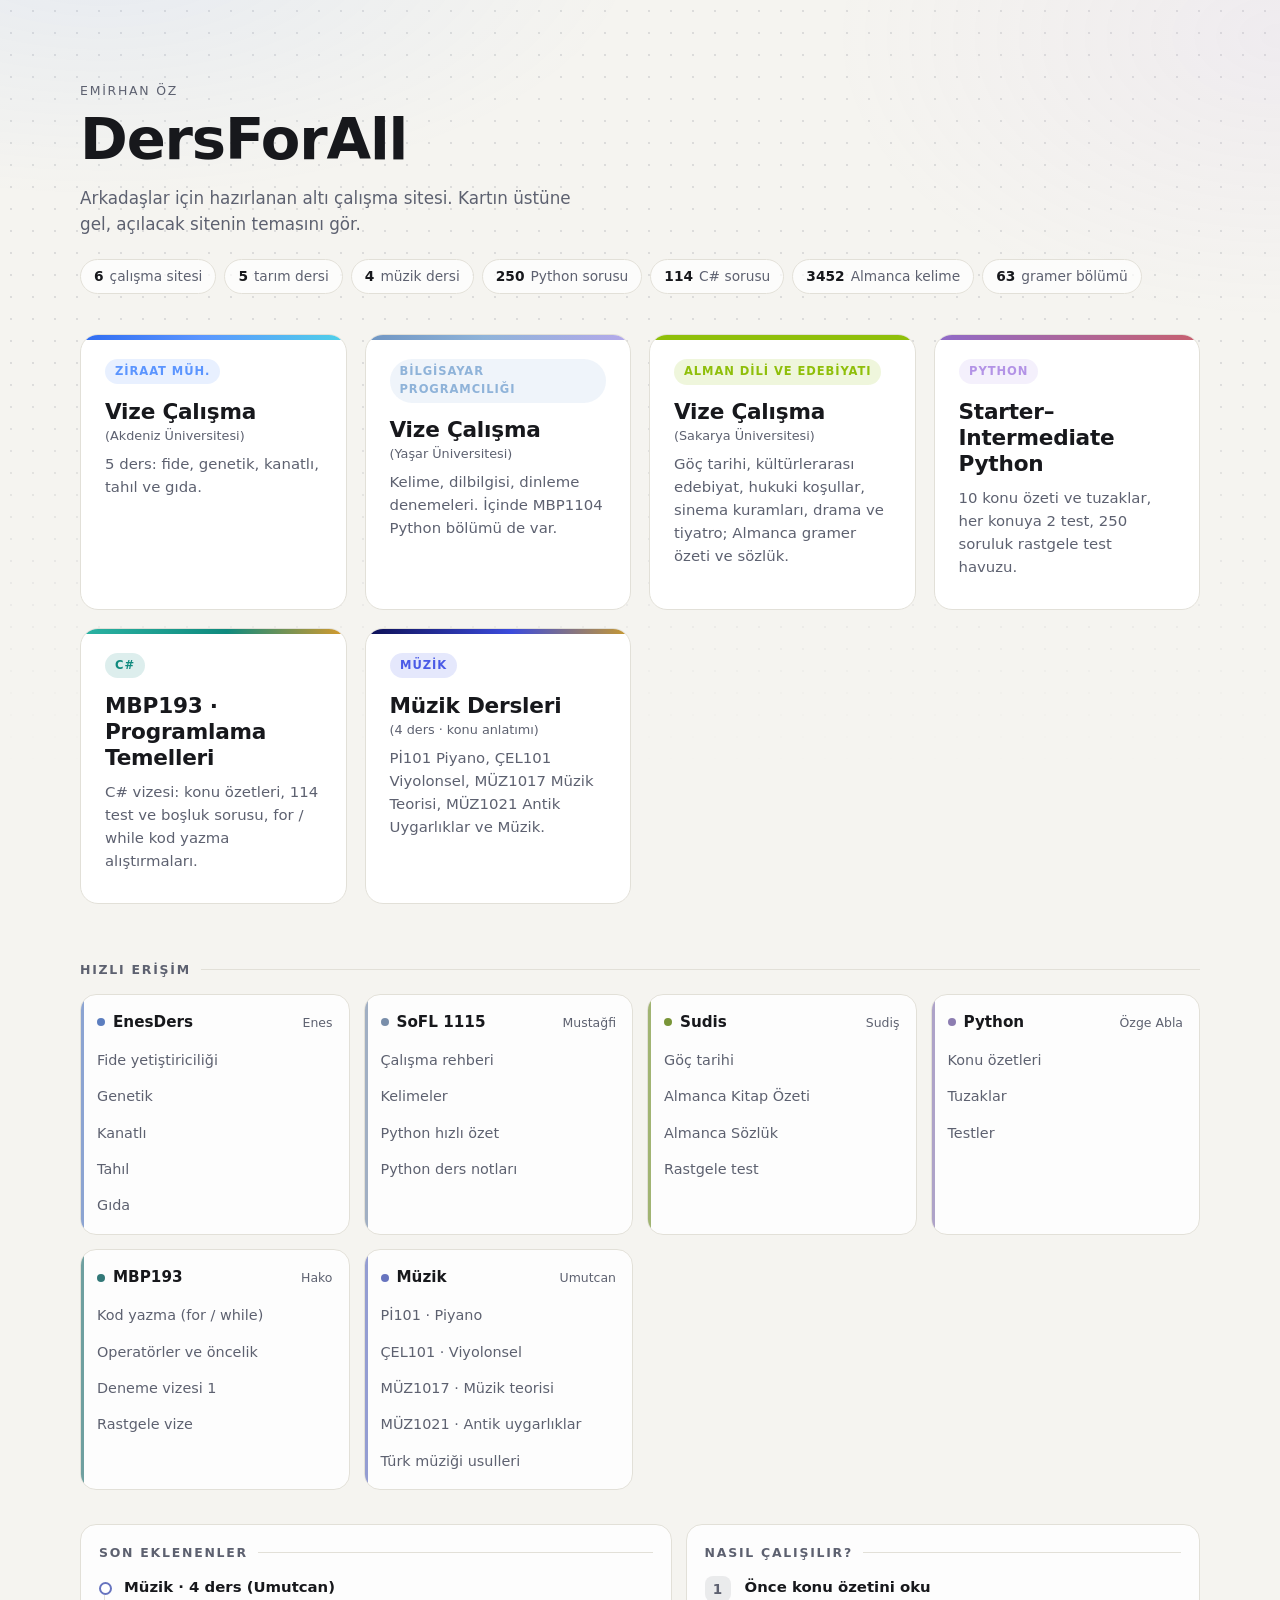
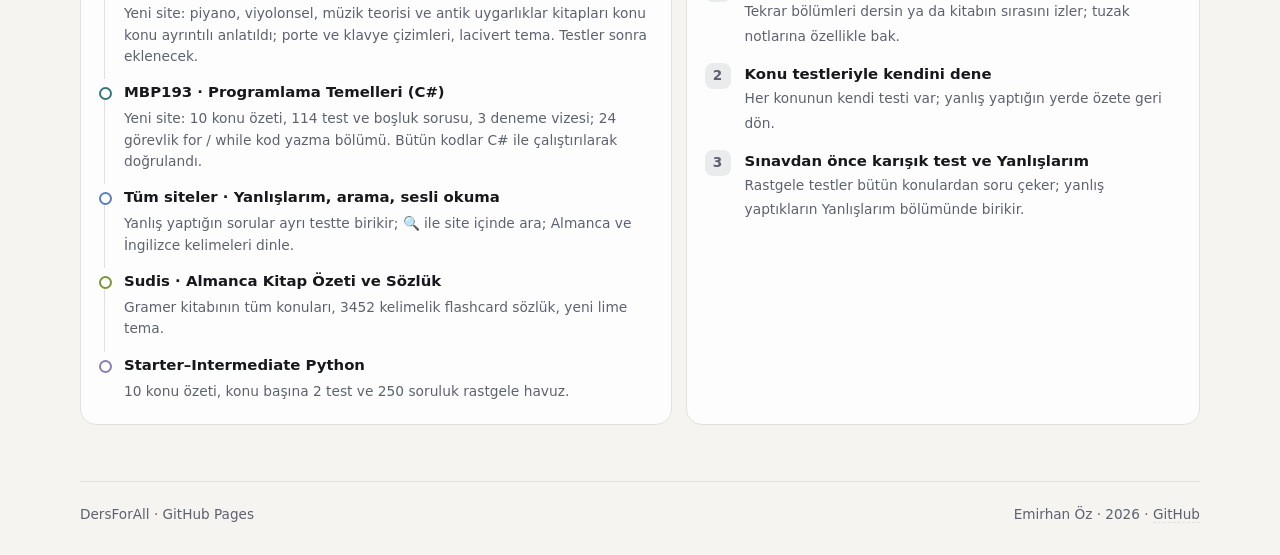
==== index.html @ cc828c54 "Müzik sitesi: Pİ101, ÇEL101, MÜZ1017, MÜZ1021 ayrıntılı konu anlatımı (Umutcan) Lacivert #0D0F54 tem" ====
<!DOCTYPE html>
<html lang="tr">
<head>
<meta charset="utf-8">
<meta name="viewport" content="width=device-width, initial-scale=1">
<title>DersForAll · Çalışma siteleri</title>
<meta name="description" content="EnesDers, SoFL 1115 İngilizce ve Python, Sudis, Starter–Intermediate Python ve MBP193 Programlama Temelleri (C#) çalışma siteleri tek yerde.">
<link rel="preconnect" href="https://fonts.googleapis.com">
<link rel="preconnect" href="https://fonts.gstatic.com" crossorigin>
<link href="https://fonts.googleapis.com/css2?family=Nunito:wght@400;700;800&display=swap" rel="stylesheet">
<style>

  :root{
    --c1:#5b95ff; --c2:#b393e6;
    --bg:#0e0f13; --panel:#16181f; --line:#262a35; --ink:#eceef3; --mute:#9aa1b2;
  }
  @media (prefers-color-scheme: light){
    :root{ --bg:#f5f4f0; --panel:#ffffff; --line:#e2e0d8; --ink:#17181c; --mute:#5d6170; }
  }
  *{box-sizing:border-box}
  html,body{margin:0}
  body{
    min-height:100vh; background:var(--bg); color:var(--ink);
    font:16px/1.55 system-ui,-apple-system,"Segoe UI",Roboto,sans-serif;
    display:flex; flex-direction:column;
  }
  main{width:min(1120px,92vw); margin:0 auto; padding:clamp(40px,9vh,96px) 0 56px; flex:1}
  .eyebrow{font-size:.78rem; letter-spacing:.14em; text-transform:uppercase; color:var(--mute); margin:0 0 10px}
  h1{font-size:clamp(2.2rem,5.5vw,3.6rem); line-height:1.05; margin:0 0 14px; letter-spacing:-.02em}
  .lead{color:var(--mute); max-width:46ch; margin:0 0 48px; font-size:1.05rem}

  /* ---------- kartlar ---------- */
  .grid{display:grid; gap:18px; grid-template-columns:repeat(auto-fit,minmax(240px,1fr))}
  /* Kart dururken hiç dönüştürülmez (düz, tam çözünürlük). Büyüme ölçekle değil gerçek boyutla yapılır. */
  a.card{
    display:block; height:276px; text-decoration:none; color:inherit; border-radius:18px; outline:none;
    position:relative; z-index:0; perspective:1200px;
  }
  .flip{
    position:absolute; inset:0;
    transition:transform .85s cubic-bezier(.45,.05,.2,1.12), inset .55s cubic-bezier(.34,1.45,.55,1);
  }
  a.card.p3d .flip{transform-style:preserve-3d}
  .face{
    position:absolute; inset:0; border-radius:18px; overflow:hidden;
    backface-visibility:hidden; -webkit-backface-visibility:hidden;
    display:flex; flex-direction:column; gap:10px; padding:24px;
    -webkit-font-smoothing:antialiased; text-rendering:optimizeLegibility;
  }
  .face > *{position:relative; z-index:1}
  .front{background:var(--panel); border:1px solid var(--line)}
  .front::before{content:""; position:absolute; inset:0 0 auto 0; height:5px; background:var(--accent)}
  .back{transform:rotateY(180deg)}

  a.card.hov{z-index:2}
  a.card.hov .flip{inset:-10px -9px}
  a.card.flipped .flip{transform:rotateY(180deg)}
  /* Dönüş bitince: 3B katman kalkar, arka yüz düz ve net çizilir */
  a.card.settled .flip{transform:none; transform-style:flat; transition:none}
  a.card.settled .front{visibility:hidden}
  a.card.settled .back{transform:none}
  a.card.snap .flip{transition:none}
  a.card:focus-visible .face{box-shadow:0 0 0 3px var(--accent)}

  .tag{
    align-self:flex-start; font-size:.72rem; font-weight:600; letter-spacing:.08em; text-transform:uppercase;
    padding:4px 10px; border-radius:999px; color:var(--accent);
    background:color-mix(in srgb, var(--accent) 14%, transparent);
  }
  .front h2{margin:4px 0 0; font-size:1.35rem; letter-spacing:-.01em; line-height:1.2}
  .front p{margin:0; color:var(--mute); font-size:.93rem}
  .hint{margin-top:auto; font-size:.8rem; color:var(--mute)}
  .front h2 small{display:block; font-size:.8rem; font-weight:500; color:var(--mute); margin-top:3px; letter-spacing:0}
  .front p{margin-bottom:auto}
  .go{margin-top:auto; font-weight:600; font-size:.9rem}

  /* ---------- EnesDers · lacivert, canlı ---------- */
  .enes{--accent:#5b95ff}
  .enes .front::before{background:linear-gradient(90deg,#2f6bf0,#5b95ff 45%,#4fd1e8)}
  .enes .back{color:#e8eeff; border:1px solid #2a4a8c; box-shadow:0 8px 28px rgba(20,60,160,.35);
    background:radial-gradient(circle at 100% 0%, rgba(79,209,232,.22), transparent 55%), radial-gradient(circle at 0% 100%, rgba(91,149,255,.25), transparent 55%), linear-gradient(160deg,#0f2150,#0a1530 65%)}
  .enes .back::before{content:""; position:absolute; inset:0 0 auto 0; height:3px; background:linear-gradient(90deg,#2f6bf0,#5b95ff 40%,#4fd1e8 75%,#8f8cff)}
  .enes .b-title{font-weight:800; font-size:1.45rem; background:linear-gradient(90deg,#fff 20%,#8fbaff 60%,#4fd1e8); -webkit-background-clip:text; background-clip:text; color:transparent}
  .enes .b-sub{color:#9fb1da; font-size:.85rem}
  .chips{display:flex; flex-wrap:wrap; gap:6px; margin-top:2px}
  .enes .chips span{background:rgba(18,36,77,.8); border:1px solid #2a4a8c; color:#e8eeff; padding:4px 10px; border-radius:999px; font-size:.78rem}
  .enes .chips span:nth-child(1){background:linear-gradient(135deg,#2f6bf0,#5b95ff); border-color:transparent}
  .enes .chips span:nth-child(2){border-color:rgba(79,209,232,.6); color:#9be6f3}
  .enes .chips span:nth-child(3){border-color:rgba(143,140,255,.6); color:#c3c1ff}
  .enes .chips span:nth-child(4){border-color:rgba(63,199,164,.6); color:#8ee0c8}
  .enes .chips span:nth-child(5){border-color:rgba(111,182,255,.6); color:#a9d2ff}
  .enes .go{color:#7fb0ff}

  .ui-bar{display:flex; gap:6px; align-items:center; padding:12px 16px; border-bottom:1px solid}
  .ui-bar i{display:block; padding:4px 10px; border-radius:7px; font-style:normal; font-size:.78rem}
  .ui-bar i.on{font-weight:600}
  .ui-body{padding:14px 16px; display:flex; flex-direction:column; gap:10px; flex:1}
  .ui-body .go{margin-top:auto}

  /* ---------- SoFL 1115 · koyu gri + çelik mavisi, canlı ---------- */
  .sofl{--accent:#8fb3d9}
  .sofl .front::before{background:linear-gradient(90deg,#6f95c2,#8fb3d9 45%,#b4a9ea)}
  .sofl .back{color:#e4e6ea; border:1px solid #3d4552; padding:0; box-shadow:0 8px 26px rgba(0,0,0,.35);
    background:radial-gradient(circle at 100% 0%, rgba(180,169,234,.16), transparent 55%), radial-gradient(circle at 0% 100%, rgba(143,179,217,.16), transparent 55%), #1c1f24}
  .sofl .ui-bar{background:rgba(37,41,48,.9); border-color:#363c46; position:relative}
  .sofl .ui-bar::after{content:""; position:absolute; left:0; right:0; bottom:-1px; height:2px; background:linear-gradient(90deg,#6f95c2,#8fb3d9 40%,#b4a9ea 75%,transparent)}
  .sofl .ui-bar i{color:#9aa1ab}
  .sofl .ui-bar i.on{background:linear-gradient(135deg,rgba(143,179,217,.3),rgba(180,169,234,.22)); color:#fff}
  .sofl .ui-body{gap:9px}
  .q{background:linear-gradient(165deg,rgba(143,179,217,.12),#252930 60%); border:1px solid #363c46; border-left:3px solid rgba(143,179,217,.6); border-radius:10px; padding:10px 12px; font-size:.86rem}
  .q b{color:#8fb3d9; font-family:ui-monospace,Consolas,monospace; font-weight:600}
  .opts{display:flex; gap:6px; margin-top:8px}
  .opts span{flex:1; text-align:center; padding:4px 0; border-radius:7px; background:#2c3139; border:1px solid #363c46; font-size:.78rem}
  .opts span.ok{border-color:#8fd1bf; color:#8fd1bf; background:rgba(143,209,191,.14)}
  .sofl .go{color:#8fb3d9}

  /* ---------- Sudis · yumuşak lime ---------- */
  .sudis{--accent:#8fbf0a}
  .sudis .back{background:#f3f5ee; color:#2b3027; border:1px solid #e0e5d5; border-top:5px solid #a4db00; font-family:"Nunito",system-ui,sans-serif;
    box-shadow:0 1px 2px rgba(40,50,20,.05),0 6px 18px rgba(40,50,20,.12)}
  .sudis .b-title{font-weight:800; font-size:1.6rem; color:#4f6e00}
  .sudis .b-sub{color:#687062; font-size:.88rem}
  .sudis .topics{display:flex; flex-direction:column; gap:6px}
  .sudis .topics span{background:#fbfcf8; border:1px solid #e0e5d5; border-radius:10px; padding:6px 10px; font-size:.82rem; font-weight:600}
  .sudis .topics span:first-child{background:#edf5d8; border-color:#d3e6a3; color:#4f6e00}
  .sudis .go{color:#4f6e00; font-weight:800}

  /* ---------- arka yüzde isimler ---------- */
  .wm{position:absolute !important; z-index:0 !important; left:0; right:0; text-align:center; bottom:-14px; line-height:1.35; padding:.12em 0; font-weight:800;
      letter-spacing:-.03em; pointer-events:none; white-space:nowrap; user-select:none}
  .enes .wm{font-size:4.6rem; bottom:34px; color:transparent; background:linear-gradient(180deg,#4fd1e8,#5b95ff 55%,#2f6bf0); -webkit-background-clip:text; background-clip:text; opacity:.42}
  .sofl .wm{font-size:3rem; bottom:40px; color:transparent; background:linear-gradient(180deg,#b4a9ea,#8fb3d9); -webkit-background-clip:text; background-clip:text; opacity:.32}
  .sudis .wm{font-family:"Nunito",system-ui,sans-serif; font-size:4.2rem; bottom:42px; color:#8fbf0a; opacity:.3}
  .sudis .back .b-title{display:none}

  /* ---------- Starter–Intermediate Python · mor-kırmızı ---------- */
  /* ---------- MBP193 · zümrüt camgöbeği ---------- */
  .p193{--accent:#0f8a7e}
  .p193 .front::before{background:linear-gradient(90deg,#2bb3a3,#0f8a7e 55%,#d99a2b)}
  .p193 .back{background:#0f1c1b; color:#e3f2ef; border:1px solid #24403c; padding:0; box-shadow:0 8px 26px rgba(15,138,126,.25)}
  .p193 .ui-bar{background:#132624; border-color:#24403c; position:relative}
  .p193 .ui-bar::after{content:""; position:absolute; left:0; right:0; bottom:-1px; height:2px; background:linear-gradient(90deg,#2bb3a3,#d99a2b)}
  .p193 .ui-bar i{color:#8fb0ab}
  .p193 .ui-bar i.on{background:#173b36; color:#5ee0cf}
  .p193 .b-title.sm{font-weight:700; font-size:1.08rem; color:#5ee0cf}
  .p193 .code2{font-family:"JetBrains Mono",Consolas,Menlo,monospace; font-size:.74rem; line-height:1.55; background:#08110f; color:#e3f2ef; padding:10px 12px; border-radius:10px; white-space:pre; overflow:hidden}
  .p193 .code2 .k{color:#3fd0bd} .p193 .code2 .n{color:#f0b860} .p193 .code2 .f{color:#9fd0c4} .p193 .code2 .s{color:#a5e3a1}
  .p193 .go{color:#5ee0cf}
  .p193 .ui-body{padding:10px 16px 12px; gap:7px}
  .p193 .b-title.sm{font-size:1rem}
  .p193 .code2{padding:8px 11px; font-size:.7rem; line-height:1.45}
  .p193 .wm{font-size:2.6rem; bottom:34px; color:transparent; background:linear-gradient(90deg,#2bb3a3,#d99a2b); -webkit-background-clip:text; background-clip:text; opacity:.25}

  .spy{--accent:#b393e6}
  .spy .front::before{background:linear-gradient(90deg,#8f6bc9,#c7606f)}
  .spy .back{background:#16111b; color:#ebe3ef; border:1px solid #33293d; padding:0;
    background-image:radial-gradient(circle at 100% 100%, rgba(199,96,111,.22), transparent 55%), radial-gradient(circle at 0% 0%, rgba(143,107,201,.18), transparent 50%)}
  .spy .ui-bar{background:#1e1724; border-color:#33293d; position:relative}
  .spy .ui-bar::after{content:""; position:absolute; left:0; right:0; bottom:-1px; height:2px; background:linear-gradient(90deg,#8f6bc9,#c7606f)}
  .spy .ui-bar i{color:#a597b0}
  .spy .ui-bar i.on{background:#2a2138; color:#b393e6}
  .spy .b-title.sm{font-weight:700; font-size:1.08rem; background:linear-gradient(90deg,#c6a4f2,#e7a3ae); -webkit-background-clip:text; background-clip:text; color:transparent; width:fit-content}
  .spy .code2{font-family:"JetBrains Mono",Consolas,Menlo,monospace; font-size:.74rem; line-height:1.55; background:#120d16; color:#e8deee;
    border:1px solid #33293d; border-radius:10px; padding:9px 11px; white-space:pre; overflow:hidden}
  .spy .code2 .k{color:#c6a4f2} .spy .code2 .s{color:#e7a3ae} .spy .code2 .n{color:#f0c38e} .spy .code2 .f{color:#9fd0c4}
  .spy .go{color:#df7b8a}
  .spy .wm{font-size:2.2rem; bottom:44px; color:transparent; background:linear-gradient(90deg,#8f6bc9,#c7606f);
    -webkit-background-clip:text; background-clip:text; opacity:.38}


  /* ---------- Enes, Mustağfi, Sudiş: Starter Python kart yapısı ---------- */
  .enes .back,.sofl .back,.sudis .back{padding:0; background:#0f1218; color:#e5e8ee; border:1px solid #262c37; border-top:1px solid #262c37; font-family:inherit; box-shadow:0 8px 26px rgba(0,0,0,.35)}
  .enes .back::before{display:none}
  .enes .ui-bar,.sofl .ui-bar,.sudis .ui-bar{background:#161a22; border-color:#262c37; position:relative}
  .enes .ui-bar::after,.sofl .ui-bar::after,.sudis .ui-bar::after{content:""; position:absolute; left:0; right:0; bottom:-1px; height:2px; background:var(--band)}
  .enes .ui-bar i,.sofl .ui-bar i,.sudis .ui-bar i{color:#98a1b1; background:none}
  .enes .ui-bar i.on,.sofl .ui-bar i.on,.sudis .ui-bar i.on{background:var(--soft); color:var(--hi)}
  .enes .ui-body,.sofl .ui-body,.sudis .ui-body{padding:10px 16px 12px; gap:7px}
  .enes .b-title.sm,.sofl .b-title.sm,.sudis .b-title.sm{display:block; font-weight:700; font-size:1rem; background:var(--band); -webkit-background-clip:text; background-clip:text; color:transparent; width:fit-content}
  .mini{background:#161a22; border:1px solid #262c37; border-radius:10px; padding:8px 11px; display:flex; flex-direction:column; gap:5px; font-size:.74rem; line-height:1.35}
  .mini b{font-weight:600; color:#e5e8ee; font-size:.78rem}
  .mini span{display:flex; align-items:center; gap:7px; color:#c9cfda}
  .mini em{flex:none; width:16px; height:16px; border-radius:50%; display:grid; place-items:center; font-style:normal; font-size:.62rem; font-weight:700; background:var(--soft); color:var(--hi)}
  .mini span.ok{color:#4cc27f} .mini span.ok em{background:#4cc27f; color:#0f1218}
  .enes{--band:linear-gradient(90deg,#5b8cff,#3fc4dc); --soft:#1b2440; --hi:#8fb0ff}
  .sofl{--band:linear-gradient(90deg,#8fb3d9,#b4a9ea); --soft:#1e2836; --hi:#b9cfe8}
  .sudis{--band:linear-gradient(90deg,#c5ec4a,#4fc79a); --soft:#1d2614; --hi:#bde453}
  .enes .go{color:#8fb0ff} .sofl .go{color:#b4a9ea} .sudis .go{color:#bde453; font-weight:600}
  .enes .wm,.sofl .wm,.sudis .wm{font-family:inherit; font-size:2.6rem; bottom:38px; color:transparent; background:var(--band); -webkit-background-clip:text; background-clip:text; opacity:.3}
  .sofl .wm{font-size:2.2rem}
  .mini i{font-style:normal}
  .enes .back{background-image:radial-gradient(circle at 100% 100%, rgba(63,196,220,.18), transparent 55%), radial-gradient(circle at 0% 0%, rgba(91,140,255,.16), transparent 50%)}
  .sofl .back{background-image:radial-gradient(circle at 100% 100%, rgba(180,169,234,.18), transparent 55%), radial-gradient(circle at 0% 0%, rgba(143,179,217,.15), transparent 50%)}
  .sudis .back{background-image:radial-gradient(circle at 100% 100%, rgba(79,199,154,.16), transparent 55%), radial-gradient(circle at 0% 0%, rgba(164,219,0,.14), transparent 50%)}

  /* ---------- Müzik (Umutcan): Starter kart yapısı, lacivert #0D0F54 ---------- */
  .muz{--accent:#4a5ae6; --band:linear-gradient(90deg,#6f83ff,#b8c4ff 55%,#f0c96a); --soft:#222887; --hi:#b8c4ff}
  .muz .front::before{background:linear-gradient(90deg,#0d0f54,#3b4bdc 55%,#c99a2e)}
  .muz .back{padding:0; background:#0d0f54; color:#eceeff; border:1px solid #2b3190; font-family:inherit; box-shadow:0 8px 26px rgba(3,4,30,.45);
    background-image:radial-gradient(circle at 100% 100%, rgba(240,201,106,.16), transparent 55%), radial-gradient(circle at 0% 0%, rgba(111,131,255,.22), transparent 50%)}
  .muz .ui-bar{background:#14176a; border-color:#2b3190; position:relative}
  .muz .ui-bar::after{content:""; position:absolute; left:0; right:0; bottom:-1px; height:2px; background:var(--band)}
  .muz .ui-bar i{color:#aab0e0; background:none}
  .muz .ui-bar i.on{background:var(--soft); color:var(--hi)}
  .muz .ui-body{padding:10px 16px 12px; gap:7px}
  .muz .b-title.sm{display:block; font-weight:700; font-size:1rem; background:var(--band); -webkit-background-clip:text; background-clip:text; color:transparent; width:fit-content}
  .muz .mini{background:#14176a; border-color:#2b3190}
  .muz .mini em{color:#f0c96a}
  .muz .go{color:#f0c96a; font-weight:600}
  .muz .wm{font-family:inherit; font-size:2.4rem; bottom:38px; color:transparent; background:var(--band); -webkit-background-clip:text; background-clip:text; opacity:.3}

  /* dokunmatik: takla yok, kart düz kalır */
  @media (prefers-reduced-motion: reduce){ .flip{transition:none} }


  /* ---------- sayfa dolgusu: soluk doku + ek bölümler ---------- */
  body{position:relative; isolation:isolate}
  body::before{content:""; position:fixed; inset:0; z-index:-1; pointer-events:none;
    background:
      radial-gradient(60vw 40vh at 8% -6%, rgba(91,149,255,.09), transparent 70%),
      radial-gradient(50vw 45vh at 100% 4%, rgba(179,147,230,.08), transparent 70%),
      radial-gradient(rgba(140,146,160,.18) 1px, transparent 1.4px) 0 0/22px 22px;
    background:
      radial-gradient(60vw 40vh at 8% -6%, color-mix(in srgb, var(--c1) 9%, transparent), transparent 70%),
      radial-gradient(50vw 45vh at 100% 4%, color-mix(in srgb, var(--c2) 8%, transparent), transparent 70%),
      radial-gradient(color-mix(in srgb, var(--mute) 16%, transparent) 1px, transparent 1.4px) 0 0/22px 22px;
    -webkit-mask-image:linear-gradient(180deg,#000 0,#000 40%,transparent 85%); mask-image:linear-gradient(180deg,#000 0,#000 40%,transparent 85%)}
  .lead{margin-bottom:22px}
  .stats{display:flex; flex-wrap:wrap; gap:8px; list-style:none; padding:0; margin:0 0 40px}
  .stats li{display:inline-flex; align-items:baseline; gap:6px; padding:6px 13px; border-radius:99px; font-size:.86rem; color:var(--mute);
    background:color-mix(in srgb, var(--panel) 70%, transparent); border:1px solid var(--line)}
  .stats b{color:var(--ink); font-weight:700}
  @media (max-width:640px){
    body::before{-webkit-mask-image:linear-gradient(180deg,#000 0,#000 55%,rgba(0,0,0,.35) 100%); mask-image:linear-gradient(180deg,#000 0,#000 55%,rgba(0,0,0,.35) 100%);
      background:
        radial-gradient(110vw 45vh at 0% -8%, rgba(91,149,255,.15), transparent 70%),
        radial-gradient(100vw 50vh at 100% 12%, rgba(179,147,230,.13), transparent 70%),
        radial-gradient(rgba(140,146,160,.2) 1px, transparent 1.5px) 0 0/20px 20px}
  }
  .more{margin-top:56px}
  .sec{display:flex; align-items:center; gap:10px; font-size:.78rem; letter-spacing:.14em; text-transform:uppercase; color:var(--mute); font-weight:700; margin:0 0 14px}
  .sec::after{content:""; flex:1; height:1px; background:var(--line)}
  .ql-grid{display:grid; gap:14px; grid-template-columns:repeat(auto-fit,minmax(220px,1fr))}
  .ql{--cm:color-mix(in srgb, var(--c) 55%, var(--mute)); background:color-mix(in srgb, var(--panel) 82%, transparent); border:1px solid var(--line);
    border-radius:16px; padding:16px 16px 10px; position:relative; overflow:hidden}
  .ql::before{content:""; position:absolute; inset:0 auto 0 0; width:3px; background:var(--cm); opacity:.7}
  .ql-h{display:flex; align-items:center; gap:8px; margin:0 0 8px; font-weight:700; font-size:.95rem}
  .ql-h i{width:8px; height:8px; border-radius:50%; background:var(--cm)}
  .ql-h small{margin-left:auto; color:var(--mute); font-weight:500; font-size:.78rem}
  .ql a{display:flex; justify-content:space-between; gap:8px; padding:7px 8px; margin:0 -8px; border-radius:8px; color:var(--mute); text-decoration:none; font-size:.9rem;
    transition:background .2s, color .2s}
  .ql a span{opacity:0; transform:translateX(-4px); transition:.2s}
  .ql a:hover, .ql a:focus-visible{color:var(--ink); background:color-mix(in srgb, var(--cm) 12%, transparent); outline:none}
  .ql a:hover span, .ql a:focus-visible span{opacity:1; transform:none; color:var(--cm)}
  .duo{display:grid; gap:14px; grid-template-columns:1.15fr 1fr; margin-top:34px}
  @media (max-width:820px){ .duo{grid-template-columns:1fr} }
  .panel{background:color-mix(in srgb, var(--panel) 82%, transparent); border:1px solid var(--line); border-radius:16px; padding:18px 18px 8px}
  .tl{list-style:none; margin:0; padding:0}
  .tl li{display:grid; grid-template-columns:auto 1fr; gap:4px 12px; padding:0 0 14px 0; position:relative}
  .tl li::before{content:""; grid-row:1/3; width:9px; height:9px; margin-top:6px; border-radius:50%; background:var(--panel);
    border:2px solid color-mix(in srgb, var(--c) 55%, var(--mute))}
  .tl li:not(:last-child)::after{content:""; position:absolute; left:5px; top:19px; bottom:2px; width:1px; background:var(--line)}
  .tl b{font-size:.93rem}
  .tl span{grid-column:2; color:var(--mute); font-size:.86rem}
  .steps{list-style:none; counter-reset:s; margin:0; padding:0}
  .steps li{counter-increment:s; display:grid; grid-template-columns:30px 1fr; gap:10px; padding:0 0 14px}
  .steps li::before{content:counter(s); width:26px; height:26px; display:grid; place-items:center; border-radius:8px; font-weight:700; font-size:.85rem;
    color:var(--mute); background:color-mix(in srgb, var(--mute) 12%, transparent)}
  .steps b{display:block; font-size:.93rem}
  .steps span{color:var(--mute); font-size:.86rem}
  footer{display:flex; flex-wrap:wrap; gap:6px 18px; justify-content:space-between}
  footer a{color:var(--mute); text-decoration:none; border-bottom:1px dashed var(--line)}
  footer a:hover{color:var(--ink)}
  footer{width:min(1120px,92vw); margin:0 auto; padding:22px 0 30px; border-top:1px solid var(--line); color:var(--mute); font-size:.85rem}
</style>
<style id="vt-slide">
@view-transition{navigation:auto}
::view-transition-old(root){animation:.5s cubic-bezier(.65,0,.25,1) both vt-out-l}
::view-transition-new(root){animation:.5s cubic-bezier(.65,0,.25,1) both vt-in-r}
html:active-view-transition-type(back)::view-transition-old(root){animation-name:vt-out-r}
html:active-view-transition-type(back)::view-transition-new(root){animation-name:vt-in-l}
@keyframes vt-out-l{to{transform:translateX(-100%)}}
@keyframes vt-in-r{from{transform:translateX(100%)}}
@keyframes vt-out-r{to{transform:translateX(100%)}}
@keyframes vt-in-l{from{transform:translateX(-100%)}}
@media (prefers-reduced-motion:reduce){@view-transition{navigation:none}}
</style>
<script id="vt-dir">
addEventListener('pagereveal',function(e){if(!e.viewTransition)return;try{var a=navigation.activation;if(!a||!a.from)return;var d=function(u){return new URL(u).pathname.replace(/index\.html$/,'').split('/').filter(Boolean).length};e.viewTransition.types.add(d(a.entry.url)<d(a.from.url)?'back':'forward')}catch(_){}});
</script>
</head>
<body>
<main>
  <p class="eyebrow">Emirhan Öz</p>
  <h1>DersForAll</h1>
  <p class="lead">Arkadaşlar için hazırlanan altı çalışma sitesi. Kartın üstüne gel, açılacak sitenin temasını gör.</p>
  <ul class="stats"><li><b>6</b>çalışma sitesi</li><li><b>5</b>tarım dersi</li><li><b>4</b>müzik dersi</li><li><b>250</b>Python sorusu</li><li><b>114</b>C# sorusu</li><li><b>3452</b>Almanca kelime</li><li><b>63</b>gramer bölümü</li></ul>

  <div class="grid">
    <a class="card enes" href="enesders/" aria-label="EnesDers vize çalışma sitesini aç">
      <div class="flip">
        <div class="face front">
          <span class="tag">Ziraat Müh.</span>
          <h2>Vize Çalışma <small>(Akdeniz Üniversitesi)</small></h2>
          <p>5 ders: fide, genetik, kanatlı, tahıl ve gıda.</p>
        </div>
        <div class="face back" aria-hidden="true">
          <span class="wm">Enes</span>
          <div class="ui-bar"><i class="on">Genel Tekrar</i><i>Test</i></div>
          <div class="ui-body">
            <span class="b-title sm">Vize Çalışma · Tahıl–Baklagil</span>
            <div class="mini"><b>Önemli noktalar</b><span><em>1</em><i>Tarla bitkileri <strong>4</strong> ana grup</i></span><span><em>2</em>Kavuzlu: arpa, yulaf, çeltik</span></div>
            <span class="go">Siteyi aç →</span>
          </div>
        </div>
      </div>
    </a>

    <a class="card sofl" href="sofl1115/" aria-label="SoFL 1115 İngilizce ve Python sitesini aç">
      <div class="flip">
        <div class="face front">
          <span class="tag">Bilgisayar Programcılığı</span>
          <h2>Vize Çalışma <small>(Yaşar Üniversitesi)</small></h2>
          <p>Kelime, dilbilgisi, dinleme denemeleri. İçinde MBP1104 Python bölümü de var.</p>
        </div>
        <div class="face back" aria-hidden="true">
          <span class="wm">Mustağfi</span>
          <div class="ui-bar"><i class="on">Testler</i><i>Kelimeler</i><i>Rehber</i></div>
          <div class="ui-body">
            <span class="b-title sm">SoFL 1115 · İngilizce A1</span>
            <div class="mini"><b>1. She ___ a student.</b><span><em>A</em>am</span><span class="ok"><em>B</em>is</span></div>
            <span class="go">Siteyi aç →</span>
          </div>
        </div>
      </div>
    </a>

    <a class="card sudis" href="sudis/" aria-label="Sudis çalışma sitesini aç">
      <div class="flip">
        <div class="face front">
          <span class="tag">Alman Dili ve Edebiyatı</span>
          <h2>Vize Çalışma <small>(Sakarya Üniversitesi)</small></h2>
          <p>Göç tarihi, kültürlerarası edebiyat, hukuki koşullar, sinema kuramları, drama ve tiyatro; Almanca gramer özeti ve sözlük.</p>
        </div>
        <div class="face back" aria-hidden="true">
          <span class="wm">Sudiş</span>
          <div class="ui-bar"><i class="on">Dersler</i><i>Kitap Özeti</i><i>Sözlük</i></div>
          <div class="ui-body">
            <span class="b-title sm">Sudis · Çalışma</span>
            <div class="mini"><b>Başlıklar</b><span><em>1</em>Göç Tarihi</span><span><em>2</em>Kültürlerarası Edebiyat</span></div>
            <span class="go">Siteyi aç →</span>
          </div>
        </div>
      </div>
    </a>
    <a class="card spy" href="starter-python/" aria-label="Starter–Intermediate Python sitesini aç">
      <div class="flip">
        <div class="face front">
          <span class="tag">Python</span>
          <h2>Starter–Intermediate Python</h2>
          <p>10 konu özeti ve tuzaklar, her konuya 2 test, 250 soruluk rastgele test havuzu.</p>
        </div>
        <div class="face back" aria-hidden="true">
          <span class="wm">Özge Abla</span>
          <div class="ui-bar"><i class="on">Genel Tekrar</i><i>Test</i></div>
          <div class="ui-body">
            <span class="b-title sm">Python · Starter–Intermediate</span>
            <div class="code2"><span class="k">def</span> <span class="f">topla</span>(a, b):
    <span class="k">return</span> a + b
<span class="f">print</span>(<span class="f">topla</span>(<span class="n">3</span>, <span class="n">4</span>))</div>
            <span class="go">Siteyi aç →</span>
          </div>
        </div>
      </div>
    </a>

    <a class="card p193" href="mbp193/" aria-label="MBP193 Programlama Temelleri sitesini aç">
      <div class="flip">
        <div class="face front">
          <span class="tag">C#</span>
          <h2>MBP193 · Programlama Temelleri</h2>
          <p>C# vizesi: konu özetleri, 114 test ve boşluk sorusu, for / while kod yazma alıştırmaları.</p>
        </div>
        <div class="face back" aria-hidden="true">
          <span class="wm">Hako</span>
          <div class="ui-bar"><i>Genel Tekrar</i><i class="on">Kod yazma</i><i>Test</i></div>
          <div class="ui-body">
            <span class="b-title sm">Programlama Temelleri · C#</span>
            <div class="code2"><span class="k">int</span> toplam = <span class="n">0</span>;
<span class="k">for</span> (<span class="k">int</span> i = <span class="n">1</span>; i &lt;= <span class="n">10</span>; i++)
    toplam += i;
Console.<span class="f">WriteLine</span>(toplam);</div>
            <span class="go">Siteyi aç →</span>
          </div>
        </div>
      </div>
    </a>

    <a class="card muz" href="muzik/" aria-label="Müzik dersleri sitesini aç">
      <div class="flip">
        <div class="face front">
          <span class="tag">Müzik</span>
          <h2>Müzik Dersleri <small>(4 ders · konu anlatımı)</small></h2>
          <p>Pİ101 Piyano, ÇEL101 Viyolonsel, MÜZ1017 Müzik Teorisi, MÜZ1021 Antik Uygarlıklar ve Müzik.</p>
        </div>
        <div class="face back" aria-hidden="true">
          <span class="wm">Umutcan</span>
          <div class="ui-bar"><i class="on">Anlatım</i><i>Test</i></div>
          <div class="ui-body">
            <span class="b-title sm">MÜZ1017 · Müzik Teorisi</span>
            <div class="mini"><b>Önemli noktalar</b><span><em>1</em><i>Tam ses = <strong>9</strong> koma</i></span><span><em>2</em>Diyez sırası: Fa–Do–Sol–Re…</span></div>
            <span class="go">Siteyi aç →</span>
          </div>
        </div>
      </div>
    </a>

  </div>
  <section class="more" aria-label="Ek bölümler">
    <h2 class="sec">Hızlı erişim</h2>
    <div class="ql-grid">
      <div class="ql" style="--c:#5b95ff"><p class="ql-h"><i></i>EnesDers<small>Enes</small></p>
        <a href="enesders/#/fide">Fide yetiştiriciliği<span>→</span></a>
        <a href="enesders/#/genetik">Genetik<span>→</span></a>
        <a href="enesders/#/kanatli">Kanatlı<span>→</span></a>
        <a href="enesders/#/tahil">Tahıl<span>→</span></a>
        <a href="enesders/#/gida">Gıda<span>→</span></a>
      </div>
      <div class="ql" style="--c:#8fb3d9"><p class="ql-h"><i></i>SoFL 1115<small>Mustağfi</small></p>
        <a href="sofl1115/#/rehber">Çalışma rehberi<span>→</span></a>
        <a href="sofl1115/#/kelimeler">Kelimeler<span>→</span></a>
        <a href="sofl1115/python/#/ozet">Python hızlı özet<span>→</span></a>
        <a href="sofl1115/python/#/notlar">Python ders notları<span>→</span></a>
      </div>
      <div class="ql" style="--c:#8fbf0a"><p class="ql-h"><i></i>Sudis<small>Sudiş</small></p>
        <a href="sudis/#goc">Göç tarihi<span>→</span></a>
        <a href="sudis/#almanca">Almanca Kitap Özeti<span>→</span></a>
        <a href="sudis/#sozluk">Almanca Sözlük<span>→</span></a>
        <a href="sudis/#test/rastgele">Rastgele test<span>→</span></a>
      </div>
      <div class="ql" style="--c:#b393e6"><p class="ql-h"><i></i>Python<small>Özge Abla</small></p>
        <a href="starter-python/#tekrar">Konu özetleri<span>→</span></a>
        <a href="starter-python/#tekrar/tuzaklar">Tuzaklar<span>→</span></a>
        <a href="starter-python/#test">Testler<span>→</span></a>
      </div>
      <div class="ql" style="--c:#0f8a7e"><p class="ql-h"><i></i>MBP193<small>Hako</small></p>
        <a href="mbp193/#kod">Kod yazma (for / while)<span>→</span></a>
        <a href="mbp193/#tekrar/operator">Operatörler ve öncelik<span>→</span></a>
        <a href="mbp193/#test/deneme1">Deneme vizesi 1<span>→</span></a>
        <a href="mbp193/#test/rastgele">Rastgele vize<span>→</span></a>
      </div>
      <div class="ql" style="--c:#6f83ff"><p class="ql-h"><i></i>Müzik<small>Umutcan</small></p>
        <a href="muzik/#/pi101">Pİ101 · Piyano<span>→</span></a>
        <a href="muzik/#/cel101">ÇEL101 · Viyolonsel<span>→</span></a>
        <a href="muzik/#/muz1017">MÜZ1017 · Müzik teorisi<span>→</span></a>
        <a href="muzik/#/muz1021">MÜZ1021 · Antik uygarlıklar<span>→</span></a>
        <a href="muzik/#/muz1017/tekrar/usul">Türk müziği usulleri<span>→</span></a>
      </div>
    </div>
    <div class="duo">
      <div class="panel"><h2 class="sec">Son eklenenler</h2><ol class="tl">
        <li style="--c:#6f83ff"><b>Müzik · 4 ders (Umutcan)</b><span>Yeni site: piyano, viyolonsel, müzik teorisi ve antik uygarlıklar kitapları konu konu ayrıntılı anlatıldı; porte ve klavye çizimleri, lacivert tema. Testler sonra eklenecek.</span></li>
        <li style="--c:#0f8a7e"><b>MBP193 · Programlama Temelleri (C#)</b><span>Yeni site: 10 konu özeti, 114 test ve boşluk sorusu, 3 deneme vizesi; 24 görevlik for / while kod yazma bölümü. Bütün kodlar C# ile çalıştırılarak doğrulandı.</span></li>
        <li style="--c:#5b95ff"><b>Tüm siteler · Yanlışlarım, arama, sesli okuma</b><span>Yanlış yaptığın sorular ayrı testte birikir; 🔍 ile site içinde ara; Almanca ve İngilizce kelimeleri dinle.</span></li>
        <li style="--c:#8fbf0a"><b>Sudis · Almanca Kitap Özeti ve Sözlük</b><span>Gramer kitabının tüm konuları, 3452 kelimelik flashcard sözlük, yeni lime tema.</span></li>
        <li style="--c:#b393e6"><b>Starter–Intermediate Python</b><span>10 konu özeti, konu başına 2 test ve 250 soruluk rastgele havuz.</span></li>
      </ol></div>
      <div class="panel"><h2 class="sec">Nasıl çalışılır?</h2><ol class="steps">
        <li><div><b>Önce konu özetini oku</b><span>Tekrar bölümleri dersin ya da kitabın sırasını izler; tuzak notlarına özellikle bak.</span></div></li>
        <li><div><b>Konu testleriyle kendini dene</b><span>Her konunun kendi testi var; yanlış yaptığın yerde özete geri dön.</span></div></li>
        <li><div><b>Sınavdan önce karışık test ve Yanlışlarım</b><span>Rastgele testler bütün konulardan soru çeker; yanlış yaptıkların Yanlışlarım bölümünde birikir.</span></div></li>
      </ol></div>
    </div>
  </section>
</main>
<footer><span>DersForAll · GitHub Pages</span><span>Emirhan Öz · 2026 · <a href="https://github.com/Emirhan-Ozz/DersForAll">GitHub</a></span></footer>
<script>
(function(){
  if (matchMedia('(hover: none)').matches) return;
  var reduce = matchMedia('(prefers-reduced-motion: reduce)').matches;
  var cards = [].slice.call(document.querySelectorAll('a.card'));
  cards.forEach(function(c){
    var f = c.querySelector('.flip'), want = false;
    function on(){ want = true; c.classList.add('hov'); if (reduce) c.classList.add('settled'); else c.classList.add('p3d','flipped'); }
    function off(){
      want = false;
      if (c.classList.contains('settled') && !reduce){
        c.classList.add('snap'); c.classList.remove('settled'); void f.offsetWidth; c.classList.remove('snap');
      }
      c.classList.remove('hov','flipped','settled');
    }
    f.addEventListener('transitionend', function(e){
      if (e.target !== f || e.propertyName !== 'transform') return;
      if (want && c.classList.contains('flipped')) c.classList.add('settled');
      else if (!want && !c.classList.contains('flipped')) c.classList.remove('p3d');
    });
    c.addEventListener('mouseenter', on); c.addEventListener('mouseleave', off);
    c.addEventListener('focus', on); c.addEventListener('blur', off);
  });
  addEventListener('pageshow', function(e){ if (e.persisted) cards.forEach(function(c){ c.classList.remove('hov','flipped','settled','snap','p3d'); }); });
})();
</script>
</body>
</html>
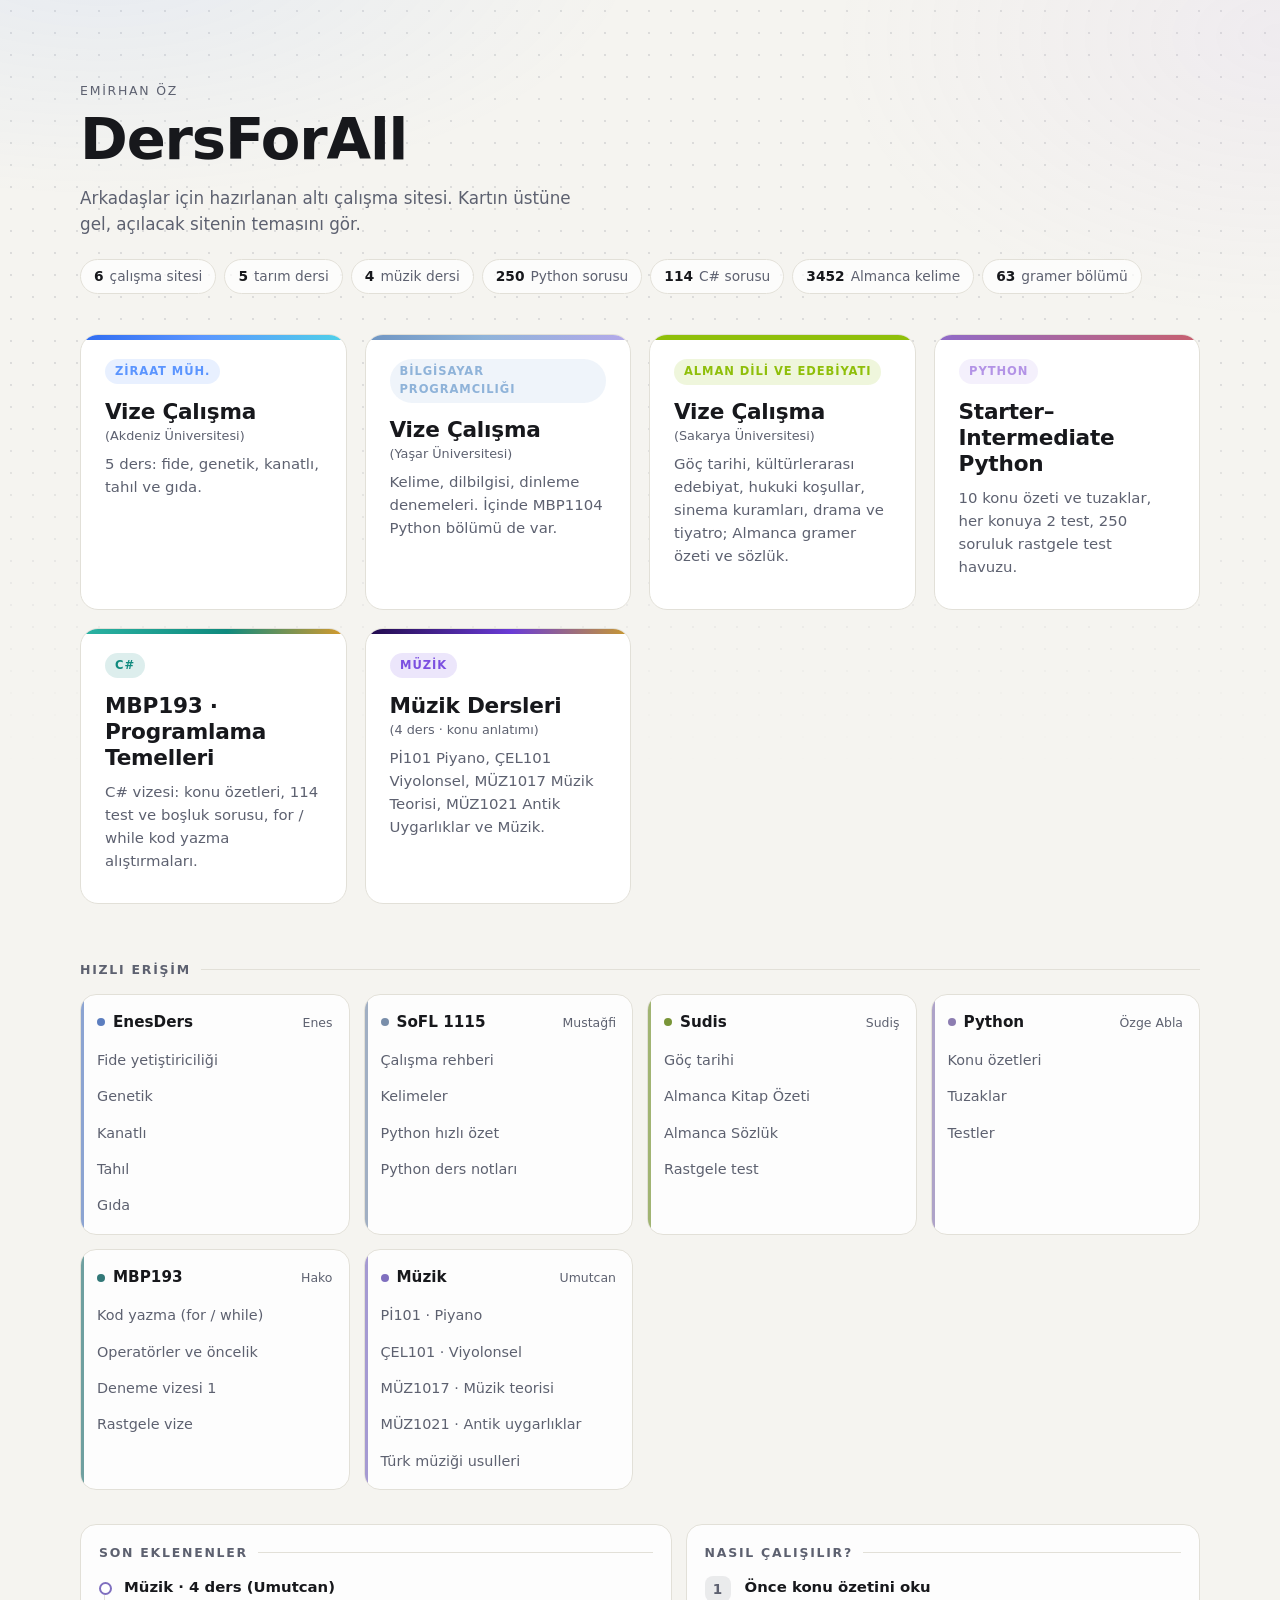
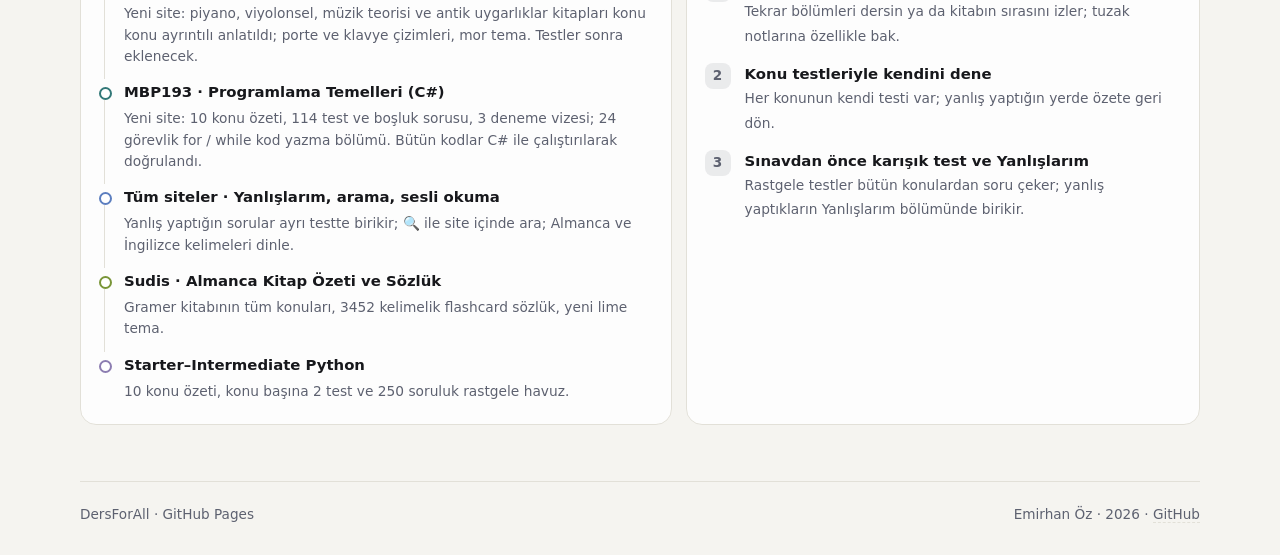
==== commit 4bffd391: "Müzik: tema #200A4A (mor) rengine alındı Co-Authored-By: Claude Opus 5.5 <noreply@anthropic.com> Cla" ====
--- a/index.html
+++ b/index.html
@@ -193,18 +193,18 @@
   .sofl .back{background-image:radial-gradient(circle at 100% 100%, rgba(180,169,234,.18), transparent 55%), radial-gradient(circle at 0% 0%, rgba(143,179,217,.15), transparent 50%)}
   .sudis .back{background-image:radial-gradient(circle at 100% 100%, rgba(79,199,154,.16), transparent 55%), radial-gradient(circle at 0% 0%, rgba(164,219,0,.14), transparent 50%)}
 
-  /* ---------- Müzik (Umutcan): Starter kart yapısı, lacivert #0D0F54 ---------- */
-  .muz{--accent:#4a5ae6; --band:linear-gradient(90deg,#6f83ff,#b8c4ff 55%,#f0c96a); --soft:#222887; --hi:#b8c4ff}
-  .muz .front::before{background:linear-gradient(90deg,#0d0f54,#3b4bdc 55%,#c99a2e)}
-  .muz .back{padding:0; background:#0d0f54; color:#eceeff; border:1px solid #2b3190; font-family:inherit; box-shadow:0 8px 26px rgba(3,4,30,.45);
-    background-image:radial-gradient(circle at 100% 100%, rgba(240,201,106,.16), transparent 55%), radial-gradient(circle at 0% 0%, rgba(111,131,255,.22), transparent 50%)}
-  .muz .ui-bar{background:#14176a; border-color:#2b3190; position:relative}
+  /* ---------- Müzik (Umutcan): Starter kart yapısı, mor #200A4A ---------- */
+  .muz{--accent:#7b4fe0; --band:linear-gradient(90deg,#9b7bff,#d4c2ff 55%,#f0c96a); --soft:#3a1c78; --hi:#d4c2ff}
+  .muz .front::before{background:linear-gradient(90deg,#200a4a,#6a3bd6 55%,#c99a2e)}
+  .muz .back{padding:0; background:#200a4a; color:#f1ebff; border:1px solid #45238a; font-family:inherit; box-shadow:0 8px 26px rgba(3,4,30,.45);
+    background-image:radial-gradient(circle at 100% 100%, rgba(240,201,106,.16), transparent 55%), radial-gradient(circle at 0% 0%, rgba(155,123,255,.22), transparent 50%)}
+  .muz .ui-bar{background:#2a1160; border-color:#45238a; position:relative}
   .muz .ui-bar::after{content:""; position:absolute; left:0; right:0; bottom:-1px; height:2px; background:var(--band)}
-  .muz .ui-bar i{color:#aab0e0; background:none}
+  .muz .ui-bar i{color:#b9a8de; background:none}
   .muz .ui-bar i.on{background:var(--soft); color:var(--hi)}
   .muz .ui-body{padding:10px 16px 12px; gap:7px}
   .muz .b-title.sm{display:block; font-weight:700; font-size:1rem; background:var(--band); -webkit-background-clip:text; background-clip:text; color:transparent; width:fit-content}
-  .muz .mini{background:#14176a; border-color:#2b3190}
+  .muz .mini{background:#2a1160; border-color:#45238a}
   .muz .mini em{color:#f0c96a}
   .muz .go{color:#f0c96a; font-weight:600}
   .muz .wm{font-family:inherit; font-size:2.4rem; bottom:38px; color:transparent; background:var(--band); -webkit-background-clip:text; background-clip:text; opacity:.3}
@@ -449,7 +449,7 @@
         <a href="mbp193/#test/deneme1">Deneme vizesi 1<span>→</span></a>
         <a href="mbp193/#test/rastgele">Rastgele vize<span>→</span></a>
       </div>
-      <div class="ql" style="--c:#6f83ff"><p class="ql-h"><i></i>Müzik<small>Umutcan</small></p>
+      <div class="ql" style="--c:#9b7bff"><p class="ql-h"><i></i>Müzik<small>Umutcan</small></p>
         <a href="muzik/#/pi101">Pİ101 · Piyano<span>→</span></a>
         <a href="muzik/#/cel101">ÇEL101 · Viyolonsel<span>→</span></a>
         <a href="muzik/#/muz1017">MÜZ1017 · Müzik teorisi<span>→</span></a>
@@ -459,7 +459,7 @@
     </div>
     <div class="duo">
       <div class="panel"><h2 class="sec">Son eklenenler</h2><ol class="tl">
-        <li style="--c:#6f83ff"><b>Müzik · 4 ders (Umutcan)</b><span>Yeni site: piyano, viyolonsel, müzik teorisi ve antik uygarlıklar kitapları konu konu ayrıntılı anlatıldı; porte ve klavye çizimleri, lacivert tema. Testler sonra eklenecek.</span></li>
+        <li style="--c:#9b7bff"><b>Müzik · 4 ders (Umutcan)</b><span>Yeni site: piyano, viyolonsel, müzik teorisi ve antik uygarlıklar kitapları konu konu ayrıntılı anlatıldı; porte ve klavye çizimleri, mor tema. Testler sonra eklenecek.</span></li>
         <li style="--c:#0f8a7e"><b>MBP193 · Programlama Temelleri (C#)</b><span>Yeni site: 10 konu özeti, 114 test ve boşluk sorusu, 3 deneme vizesi; 24 görevlik for / while kod yazma bölümü. Bütün kodlar C# ile çalıştırılarak doğrulandı.</span></li>
         <li style="--c:#5b95ff"><b>Tüm siteler · Yanlışlarım, arama, sesli okuma</b><span>Yanlış yaptığın sorular ayrı testte birikir; 🔍 ile site içinde ara; Almanca ve İngilizce kelimeleri dinle.</span></li>
         <li style="--c:#8fbf0a"><b>Sudis · Almanca Kitap Özeti ve Sözlük</b><span>Gramer kitabının tüm konuları, 3452 kelimelik flashcard sözlük, yeni lime tema.</span></li>
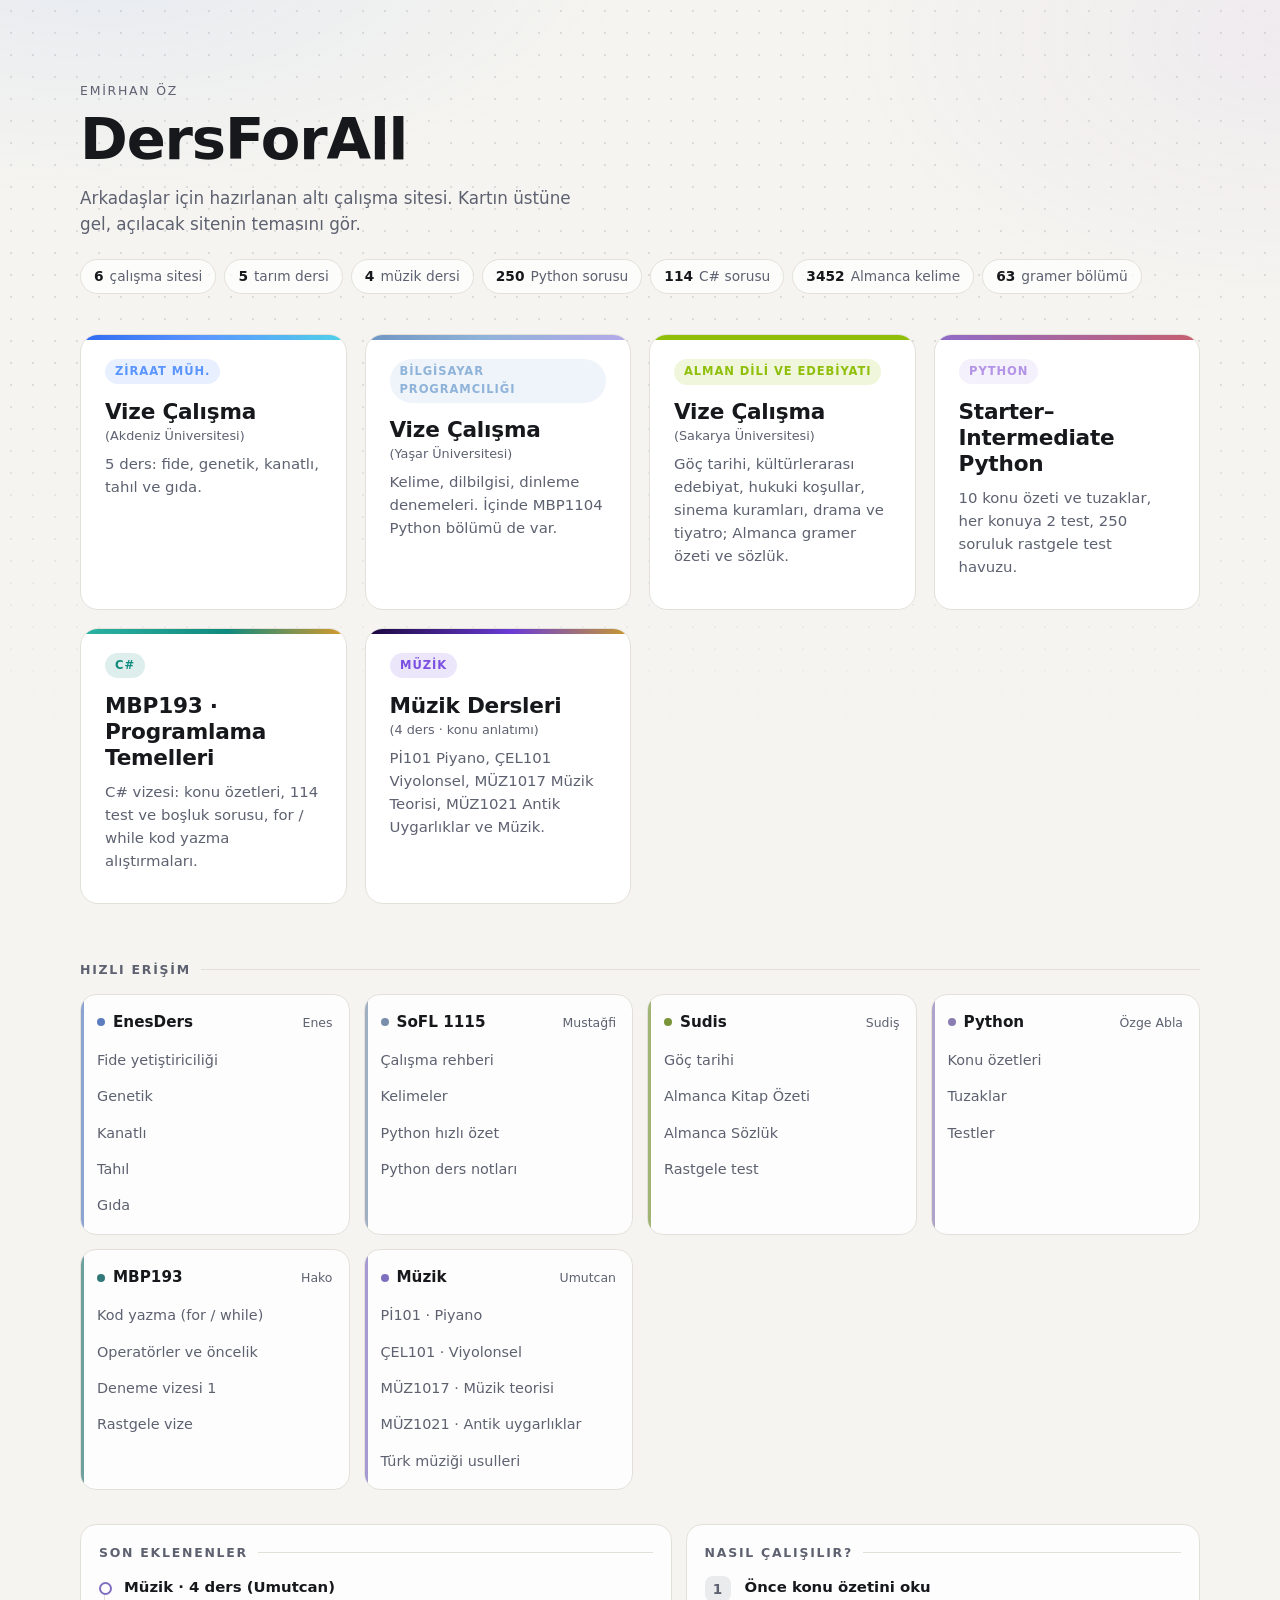
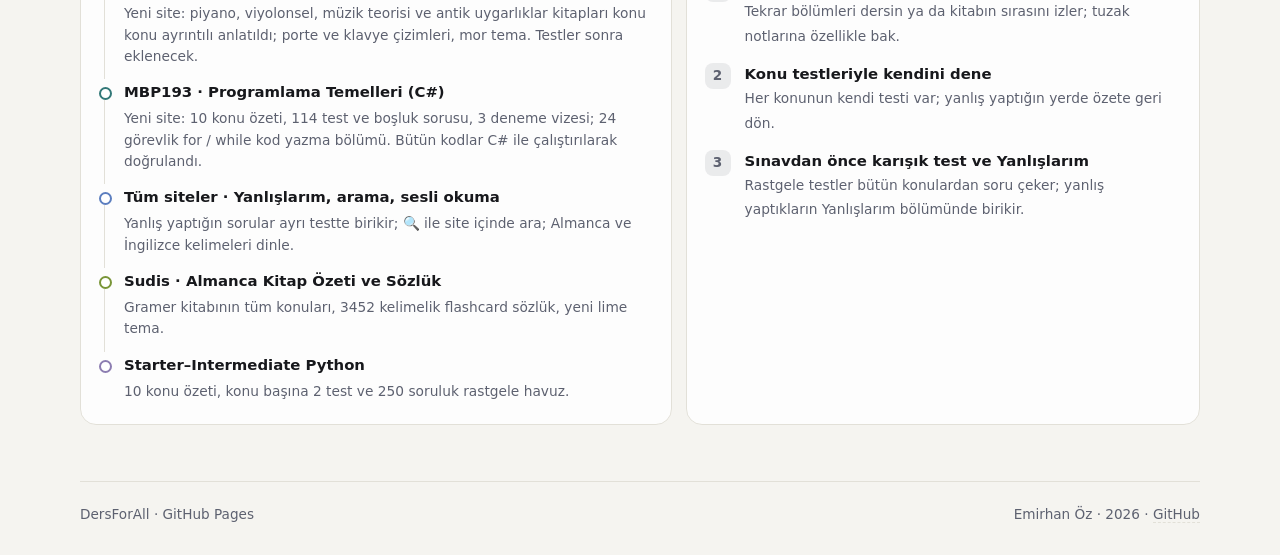
==== commit 3d1a0de3: "Müzik: tema #19063B rengine alındı Co-Authored-By: Claude Opus 5.5 <noreply@anthropic.com> Claude-Se" ====
--- a/index.html
+++ b/index.html
@@ -193,18 +193,18 @@
   .sofl .back{background-image:radial-gradient(circle at 100% 100%, rgba(180,169,234,.18), transparent 55%), radial-gradient(circle at 0% 0%, rgba(143,179,217,.15), transparent 50%)}
   .sudis .back{background-image:radial-gradient(circle at 100% 100%, rgba(79,199,154,.16), transparent 55%), radial-gradient(circle at 0% 0%, rgba(164,219,0,.14), transparent 50%)}
 
-  /* ---------- Müzik (Umutcan): Starter kart yapısı, mor #200A4A ---------- */
-  .muz{--accent:#7b4fe0; --band:linear-gradient(90deg,#9b7bff,#d4c2ff 55%,#f0c96a); --soft:#3a1c78; --hi:#d4c2ff}
-  .muz .front::before{background:linear-gradient(90deg,#200a4a,#6a3bd6 55%,#c99a2e)}
-  .muz .back{padding:0; background:#200a4a; color:#f1ebff; border:1px solid #45238a; font-family:inherit; box-shadow:0 8px 26px rgba(3,4,30,.45);
+  /* ---------- Müzik (Umutcan): Starter kart yapısı, mor #19063B ---------- */
+  .muz{--accent:#7b4fe0; --band:linear-gradient(90deg,#9b7bff,#d4c2ff 55%,#f0c96a); --soft:#33176c; --hi:#d4c2ff}
+  .muz .front::before{background:linear-gradient(90deg,#19063b,#6a3bd6 55%,#c99a2e)}
+  .muz .back{padding:0; background:#19063b; color:#f1ebff; border:1px solid #3e1f7e; font-family:inherit; box-shadow:0 8px 26px rgba(3,4,30,.45);
     background-image:radial-gradient(circle at 100% 100%, rgba(240,201,106,.16), transparent 55%), radial-gradient(circle at 0% 0%, rgba(155,123,255,.22), transparent 50%)}
-  .muz .ui-bar{background:#2a1160; border-color:#45238a; position:relative}
+  .muz .ui-bar{background:#230d52; border-color:#3e1f7e; position:relative}
   .muz .ui-bar::after{content:""; position:absolute; left:0; right:0; bottom:-1px; height:2px; background:var(--band)}
   .muz .ui-bar i{color:#b9a8de; background:none}
   .muz .ui-bar i.on{background:var(--soft); color:var(--hi)}
   .muz .ui-body{padding:10px 16px 12px; gap:7px}
   .muz .b-title.sm{display:block; font-weight:700; font-size:1rem; background:var(--band); -webkit-background-clip:text; background-clip:text; color:transparent; width:fit-content}
-  .muz .mini{background:#2a1160; border-color:#45238a}
+  .muz .mini{background:#230d52; border-color:#3e1f7e}
   .muz .mini em{color:#f0c96a}
   .muz .go{color:#f0c96a; font-weight:600}
   .muz .wm{font-family:inherit; font-size:2.4rem; bottom:38px; color:transparent; background:var(--band); -webkit-background-clip:text; background-clip:text; opacity:.3}
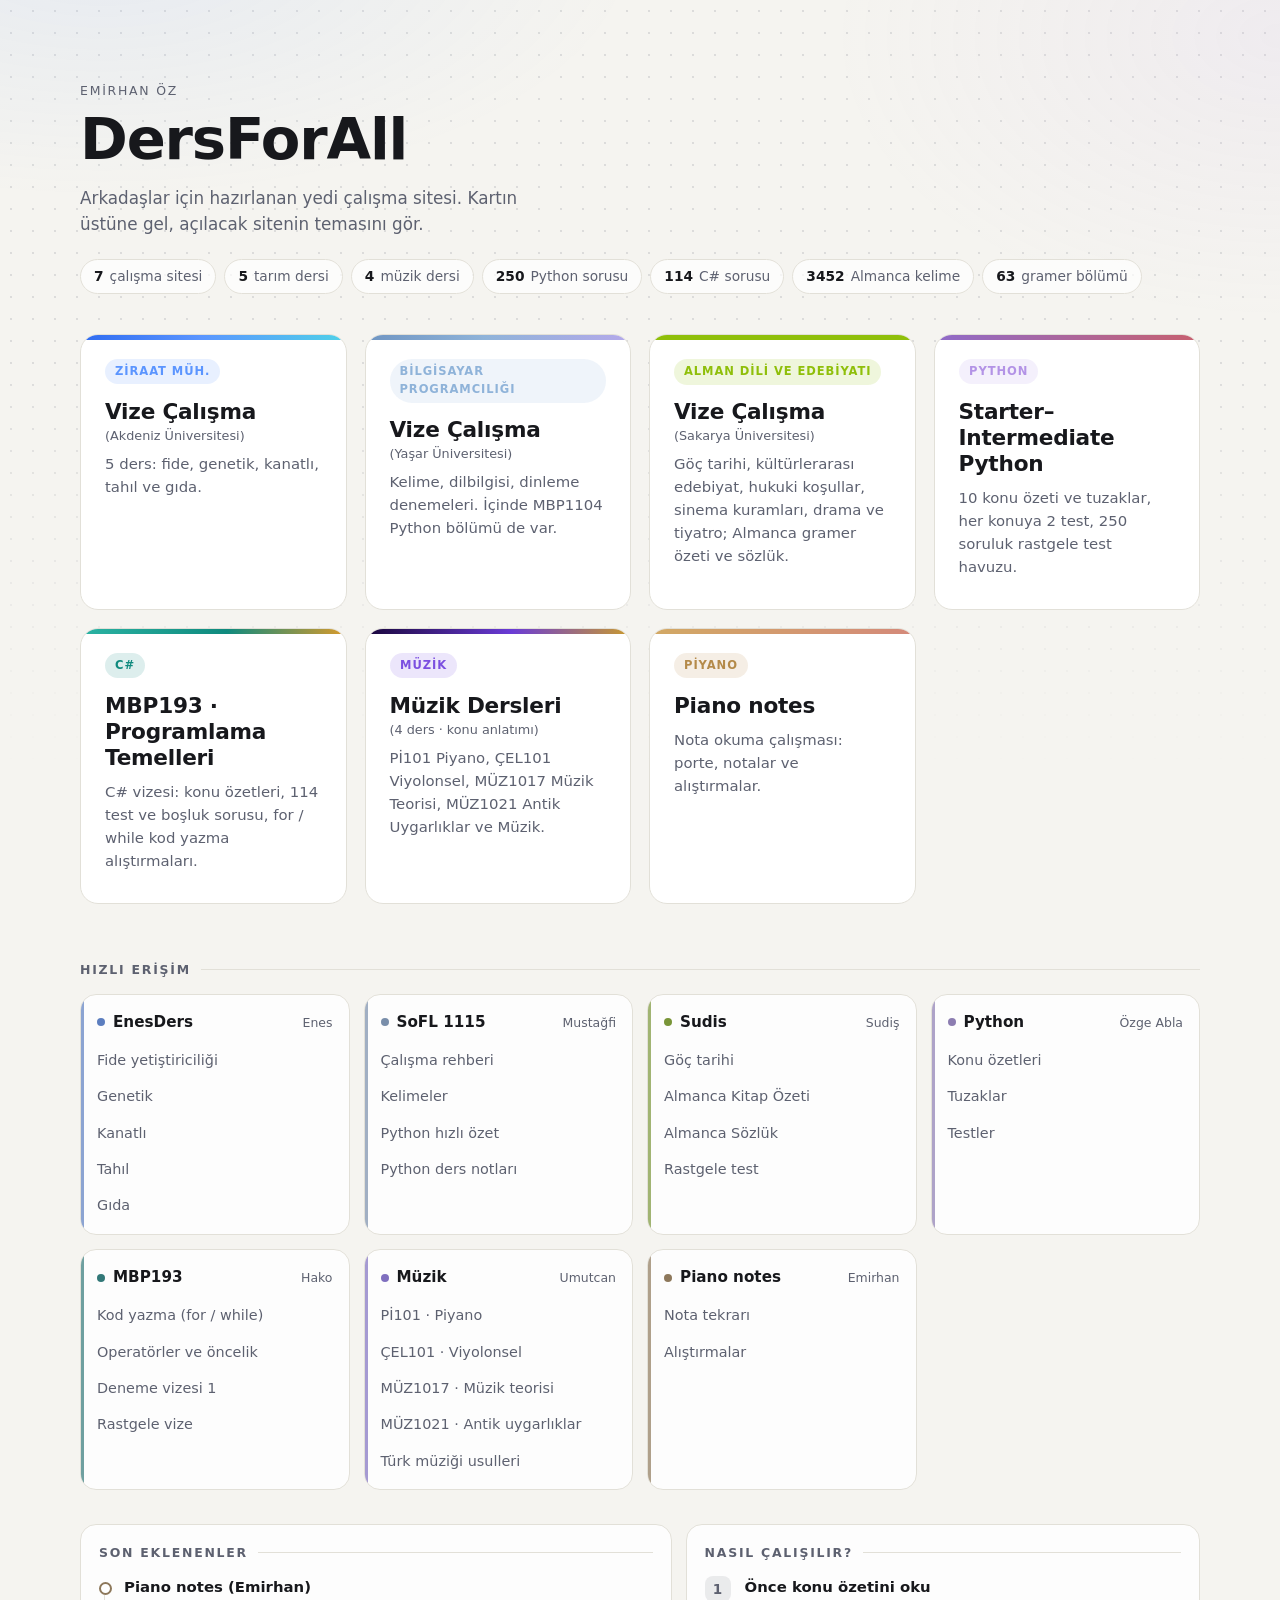
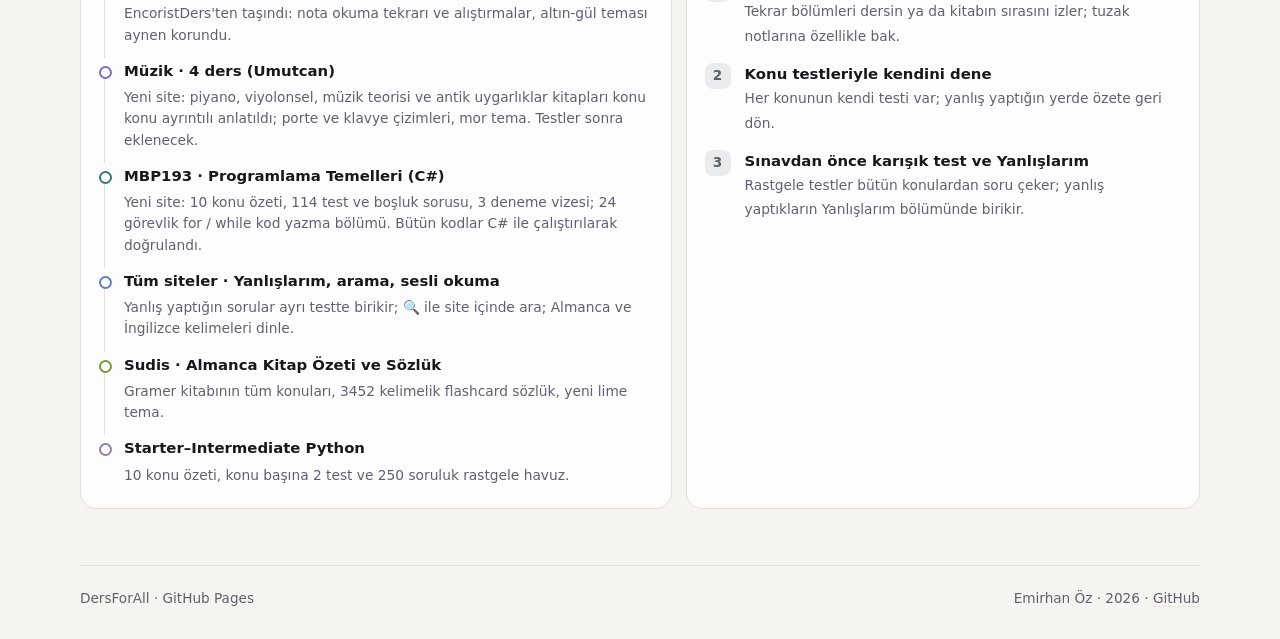
==== commit ee80f242: "Piano notes EncoristDers'ten taşındı (kart: Emirhan, tema korundu) Co-Authored-By: Claude Opus 5.5 <" ====
--- a/index.html
+++ b/index.html
@@ -4,7 +4,7 @@
 <meta charset="utf-8">
 <meta name="viewport" content="width=device-width, initial-scale=1">
 <title>DersForAll · Çalışma siteleri</title>
-<meta name="description" content="EnesDers, SoFL 1115 İngilizce ve Python, Sudis, Starter–Intermediate Python ve MBP193 Programlama Temelleri (C#) çalışma siteleri tek yerde.">
+<meta name="description" content="EnesDers, SoFL 1115 İngilizce ve Python, Sudis, Starter–Intermediate Python ve MBP193 Programlama Temelleri (C#), müzik dersleri ve Piano notes çalışma siteleri tek yerde.">
 <link rel="preconnect" href="https://fonts.googleapis.com">
 <link rel="preconnect" href="https://fonts.gstatic.com" crossorigin>
 <link href="https://fonts.googleapis.com/css2?family=Nunito:wght@400;700;800&display=swap" rel="stylesheet">
@@ -208,6 +208,22 @@
   .muz .mini em{color:#f0c96a}
   .muz .go{color:#f0c96a; font-weight:600}
   .muz .wm{font-family:inherit; font-size:2.4rem; bottom:38px; color:transparent; background:var(--band); -webkit-background-clip:text; background-clip:text; opacity:.3}
+
+  /* ---------- Piano notes (Emirhan): Starter kart yapısı, altın-gül teması ---------- */
+  .pno{--accent:#b48a49; --band:linear-gradient(90deg,#d2a964,#d4897a); --soft:#2a2316; --hi:#e0bb7a}
+  .pno .front::before{background:var(--band)}
+  .pno .back{padding:0; background:#0f1218; color:#e5e8ee; border:1px solid #262c37; box-shadow:0 8px 26px rgba(0,0,0,.35);
+    background-image:radial-gradient(circle at 100% 100%, rgba(212,137,122,.15), transparent 55%), radial-gradient(circle at 0% 0%, rgba(210,169,100,.14), transparent 50%)}
+  .pno .ui-bar{background:#161a22; border-color:#262c37; position:relative}
+  .pno .ui-bar::after{content:""; position:absolute; left:0; right:0; bottom:-1px; height:2px; background:var(--band)}
+  .pno .ui-bar i{color:#98a1b1; background:none}
+  .pno .ui-bar i.on{background:var(--soft); color:var(--hi)}
+  .pno .ui-body{padding:10px 16px 12px; gap:7px}
+  .pno .b-title.sm{display:block; font-weight:700; font-size:1rem; background:var(--band); -webkit-background-clip:text; background-clip:text; color:transparent; width:fit-content}
+  .pno .staffbox{background:#161a22; border:1px solid #262c37; border-radius:10px; padding:6px 10px; color:#e5e8ee}
+  .pno .staffbox svg{display:block; width:100%; height:52px}
+  .pno .go{color:var(--hi); font-weight:600}
+  .pno .wm{font-family:inherit; font-size:2.6rem; bottom:38px; color:transparent; background:var(--band); -webkit-background-clip:text; background-clip:text; opacity:.3}
 
   /* dokunmatik: takla yok, kart düz kalır */
   @media (prefers-reduced-motion: reduce){ .flip{transition:none} }
@@ -293,8 +309,8 @@
 <main>
   <p class="eyebrow">Emirhan Öz</p>
   <h1>DersForAll</h1>
-  <p class="lead">Arkadaşlar için hazırlanan altı çalışma sitesi. Kartın üstüne gel, açılacak sitenin temasını gör.</p>
-  <ul class="stats"><li><b>6</b>çalışma sitesi</li><li><b>5</b>tarım dersi</li><li><b>4</b>müzik dersi</li><li><b>250</b>Python sorusu</li><li><b>114</b>C# sorusu</li><li><b>3452</b>Almanca kelime</li><li><b>63</b>gramer bölümü</li></ul>
+  <p class="lead">Arkadaşlar için hazırlanan yedi çalışma sitesi. Kartın üstüne gel, açılacak sitenin temasını gör.</p>
+  <ul class="stats"><li><b>7</b>çalışma sitesi</li><li><b>5</b>tarım dersi</li><li><b>4</b>müzik dersi</li><li><b>250</b>Python sorusu</li><li><b>114</b>C# sorusu</li><li><b>3452</b>Almanca kelime</li><li><b>63</b>gramer bölümü</li></ul>
 
   <div class="grid">
     <a class="card enes" href="enesders/" aria-label="EnesDers vize çalışma sitesini aç">
@@ -409,6 +425,25 @@
           <div class="ui-body">
             <span class="b-title sm">MÜZ1017 · Müzik Teorisi</span>
             <div class="mini"><b>Önemli noktalar</b><span><em>1</em><i>Tam ses = <strong>9</strong> koma</i></span><span><em>2</em>Diyez sırası: Fa–Do–Sol–Re…</span></div>
+            <span class="go">Siteyi aç →</span>
+          </div>
+        </div>
+      </div>
+    </a>
+
+    <a class="card pno" href="piano/" aria-label="Piano notes nota okuma sitesini aç">
+      <div class="flip">
+        <div class="face front">
+          <span class="tag">Piyano</span>
+          <h2>Piano notes</h2>
+          <p>Nota okuma çalışması: porte, notalar ve alıştırmalar.</p>
+        </div>
+        <div class="face back" aria-hidden="true">
+          <span class="wm">Emirhan</span>
+          <div class="ui-bar"><i class="on">Genel Tekrar</i><i>Alıştırma</i></div>
+          <div class="ui-body">
+            <span class="b-title sm">Je te laisserai des notes</span>
+            <div class="staffbox"><svg viewBox="0 0 240 62" fill="none" stroke="currentColor"><g stroke-width="1" opacity=".55"><path d="M0 10H240M0 20H240M0 30H240M0 40H240M0 50H240"/></g><g fill="currentColor" stroke="none"><ellipse cx="62" cy="45" rx="6.2" ry="4.4" transform="rotate(-20 62 45)"/><ellipse cx="104" cy="35" rx="6.2" ry="4.4" transform="rotate(-20 104 35)"/><ellipse cx="146" cy="25" rx="6.2" ry="4.4" transform="rotate(-20 146 25)"/><ellipse cx="188" cy="15" rx="6.2" ry="4.4" transform="rotate(-20 188 15)"/></g><g stroke-width="1.6"><path d="M67.5 43V14M109.5 33V4M140.5 27V56M182.5 17V46"/></g></svg></div>
             <span class="go">Siteyi aç →</span>
           </div>
         </div>
@@ -456,9 +491,14 @@
         <a href="muzik/#/muz1021">MÜZ1021 · Antik uygarlıklar<span>→</span></a>
         <a href="muzik/#/muz1017/tekrar/usul">Türk müziği usulleri<span>→</span></a>
       </div>
+      <div class="ql" style="--c:#b48a49"><p class="ql-h"><i></i>Piano notes<small>Emirhan</small></p>
+        <a href="piano/#tekrar">Nota tekrarı<span>→</span></a>
+        <a href="piano/#test">Alıştırmalar<span>→</span></a>
+      </div>
     </div>
     <div class="duo">
       <div class="panel"><h2 class="sec">Son eklenenler</h2><ol class="tl">
+        <li style="--c:#b48a49"><b>Piano notes (Emirhan)</b><span>EncoristDers'ten taşındı: nota okuma tekrarı ve alıştırmalar, altın-gül teması aynen korundu.</span></li>
         <li style="--c:#9b7bff"><b>Müzik · 4 ders (Umutcan)</b><span>Yeni site: piyano, viyolonsel, müzik teorisi ve antik uygarlıklar kitapları konu konu ayrıntılı anlatıldı; porte ve klavye çizimleri, mor tema. Testler sonra eklenecek.</span></li>
         <li style="--c:#0f8a7e"><b>MBP193 · Programlama Temelleri (C#)</b><span>Yeni site: 10 konu özeti, 114 test ve boşluk sorusu, 3 deneme vizesi; 24 görevlik for / while kod yazma bölümü. Bütün kodlar C# ile çalıştırılarak doğrulandı.</span></li>
         <li style="--c:#5b95ff"><b>Tüm siteler · Yanlışlarım, arama, sesli okuma</b><span>Yanlış yaptığın sorular ayrı testte birikir; 🔍 ile site içinde ara; Almanca ve İngilizce kelimeleri dinle.</span></li>
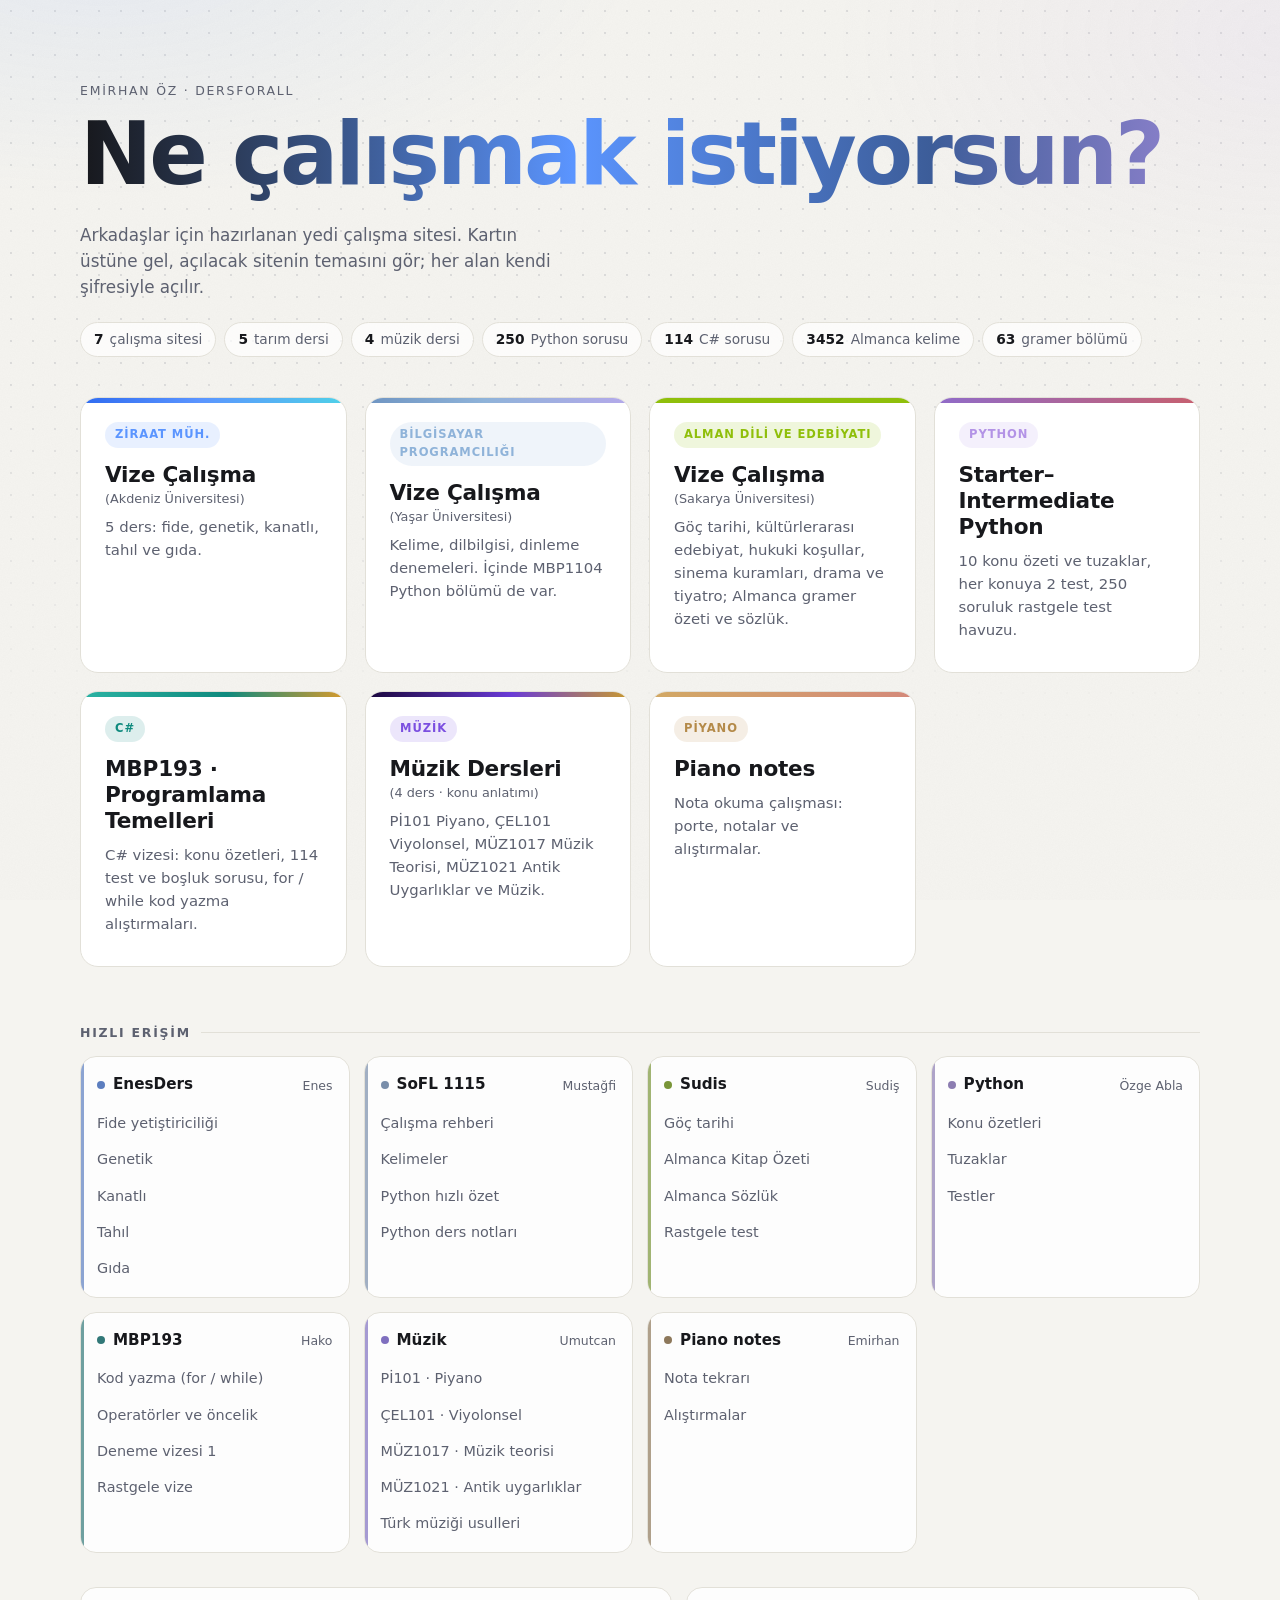
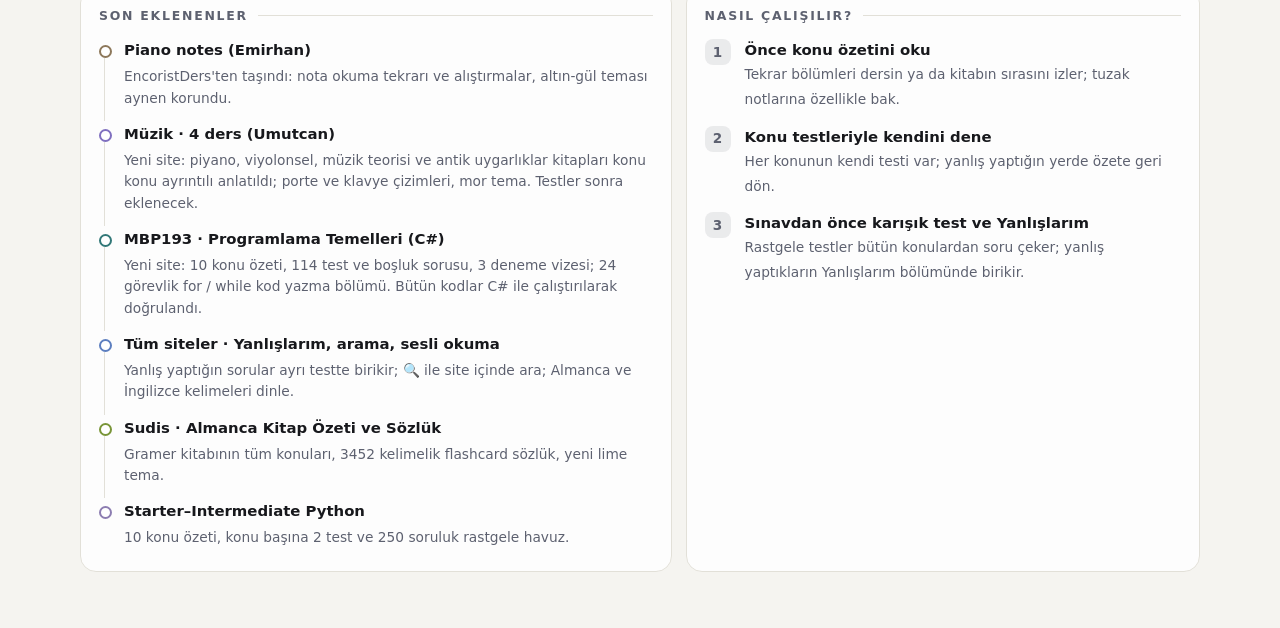
==== commit df310b4c: "DersForAll: kişi başı şifre ekranı; ana ekrana 'Ne çalışmak istiyorsun?' renk dalgası ve grain Co-Au" ====
--- a/index.html
+++ b/index.html
@@ -288,6 +288,17 @@
   footer a{color:var(--mute); text-decoration:none; border-bottom:1px dashed var(--line)}
   footer a:hover{color:var(--ink)}
   footer{width:min(1120px,92vw); margin:0 auto; padding:22px 0 30px; border-top:1px solid var(--line); color:var(--mute); font-size:.85rem}
+  /* ---------- "Ne çalışmak istiyorsun?" renk dalgası ---------- */
+  .ask{font-size:clamp(2.6rem,7.2vw,5.4rem); line-height:1.02; letter-spacing:-.035em; margin:0 0 18px; font-weight:800; padding-bottom:.06em;
+    background:linear-gradient(90deg,var(--ink),var(--c1) 22%,color-mix(in srgb,var(--c1) 55%,var(--ink)) 38%,var(--c2) 55%,color-mix(in srgb,var(--c2) 50%,var(--ink)) 72%,var(--c1) 86%,var(--ink)) 0 0/200% 100% repeat-x;
+    -webkit-background-clip:text; background-clip:text; color:transparent;
+    animation:ask-wave 3.5s linear infinite}
+  @keyframes ask-wave{ from{background-position:0 0} to{background-position:-200% 0} }
+  @media (prefers-reduced-motion: reduce){ .ask{animation:none} }
+  /* grain dokusu */
+  body::after{content:""; position:fixed; inset:0; z-index:-1; pointer-events:none; opacity:.05;
+    background-image:url("data:image/svg+xml,%3Csvg xmlns='http://www.w3.org/2000/svg' width='180' height='180'%3E%3Cfilter id='n'%3E%3CfeTurbulence type='fractalNoise' baseFrequency='.85' numOctaves='3' stitchTiles='stitch'/%3E%3CfeColorMatrix values='0 0 0 0 .5 0 0 0 0 .5 0 0 0 0 .5 0 0 0 1 0'/%3E%3C/filter%3E%3Crect width='100%25' height='100%25' filter='url(%23n)'/%3E%3C/svg%3E")}
+  @media (prefers-color-scheme: light){ body::after{opacity:.06} }
 </style>
 <style id="vt-slide">
 @view-transition{navigation:auto}
@@ -307,9 +318,9 @@
 </head>
 <body>
 <main>
-  <p class="eyebrow">Emirhan Öz</p>
-  <h1>DersForAll</h1>
-  <p class="lead">Arkadaşlar için hazırlanan yedi çalışma sitesi. Kartın üstüne gel, açılacak sitenin temasını gör.</p>
+  <p class="eyebrow">Emirhan Öz · DersForAll</p>
+  <h1 class="ask">Ne çalışmak istiyorsun?</h1>
+  <p class="lead">Arkadaşlar için hazırlanan yedi çalışma sitesi. Kartın üstüne gel, açılacak sitenin temasını gör; her alan kendi şifresiyle açılır.</p>
   <ul class="stats"><li><b>7</b>çalışma sitesi</li><li><b>5</b>tarım dersi</li><li><b>4</b>müzik dersi</li><li><b>250</b>Python sorusu</li><li><b>114</b>C# sorusu</li><li><b>3452</b>Almanca kelime</li><li><b>63</b>gramer bölümü</li></ul>
 
   <div class="grid">
@@ -513,7 +524,6 @@
     </div>
   </section>
 </main>
-<footer><span>DersForAll · GitHub Pages</span><span>Emirhan Öz · 2026 · <a href="https://github.com/Emirhan-Ozz/DersForAll">GitHub</a></span></footer>
 <script>
 (function(){
   if (matchMedia('(hover: none)').matches) return;
@@ -540,5 +550,6 @@
   addEventListener('pageshow', function(e){ if (e.persisted) cards.forEach(function(c){ c.classList.remove('hov','flipped','settled','snap','p3d'); }); });
 })();
 </script>
+<script src="gate.js?v=1"></script>
 </body>
 </html>
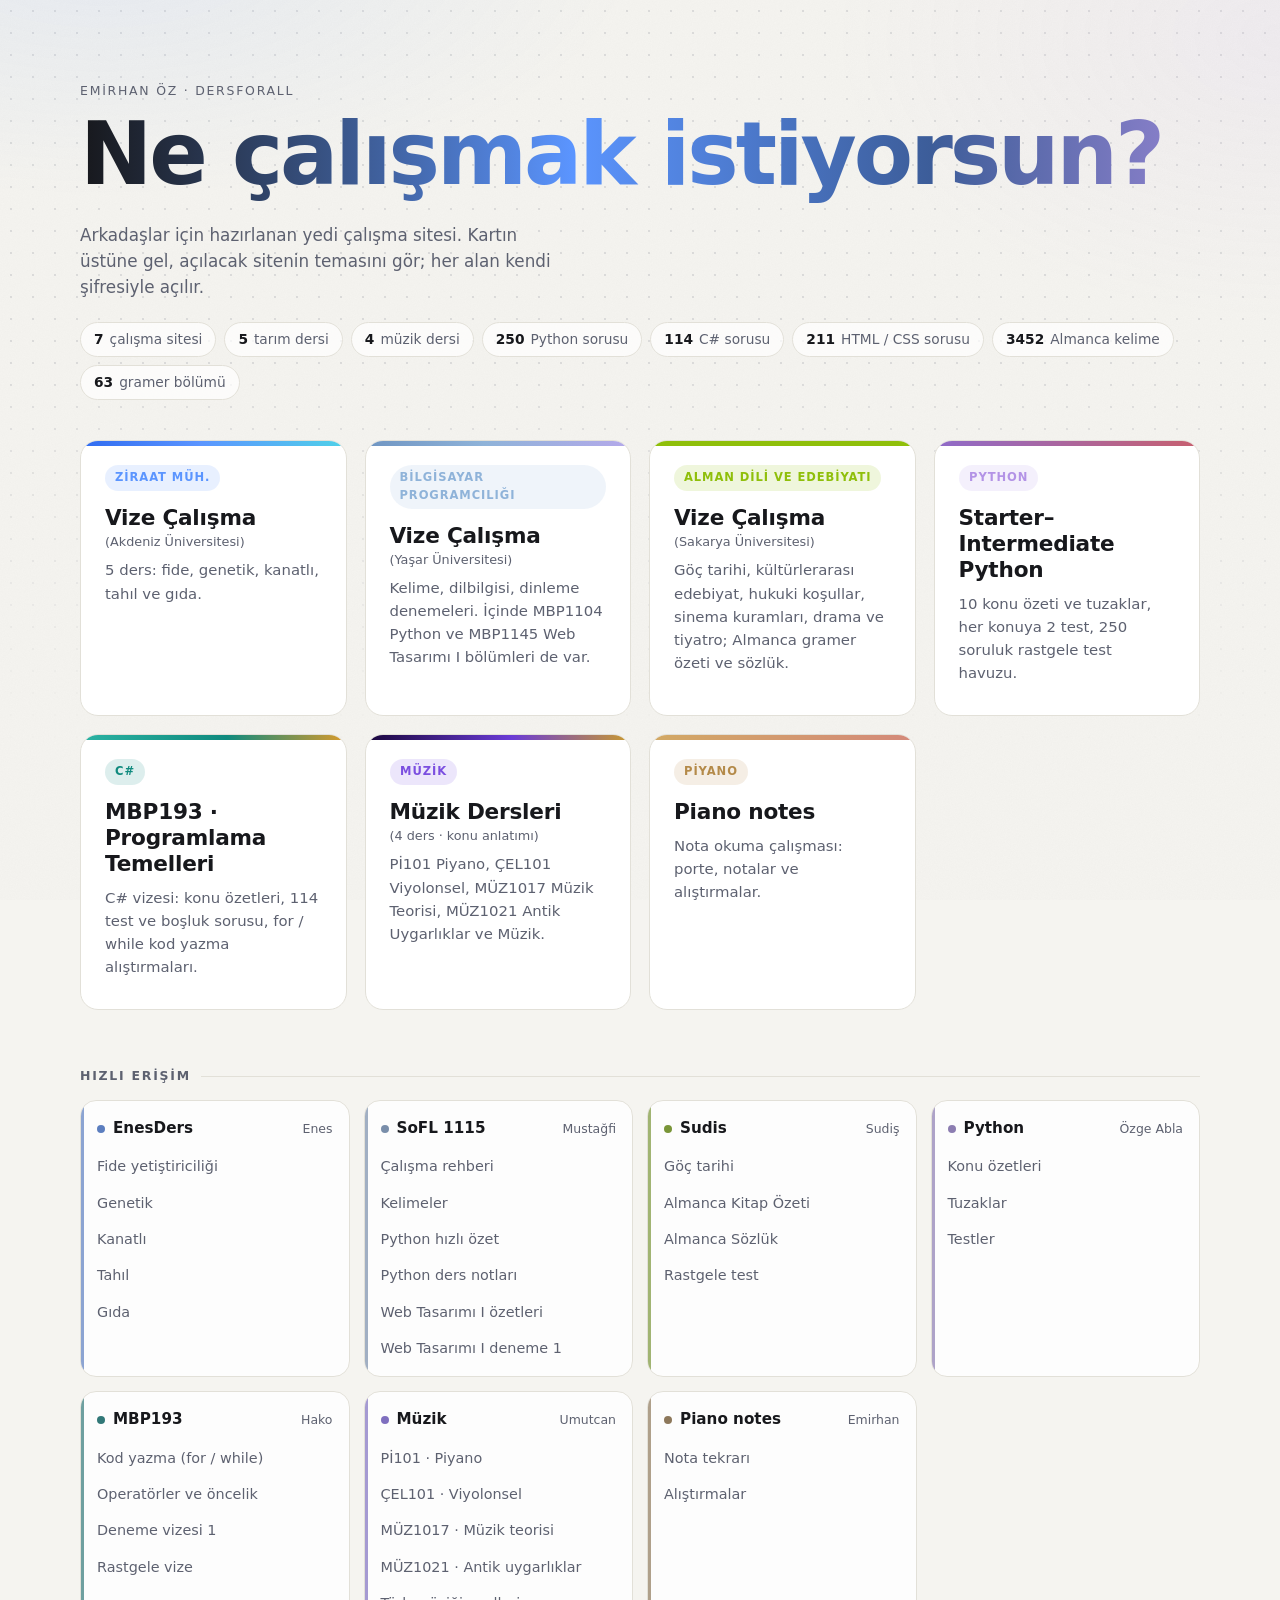
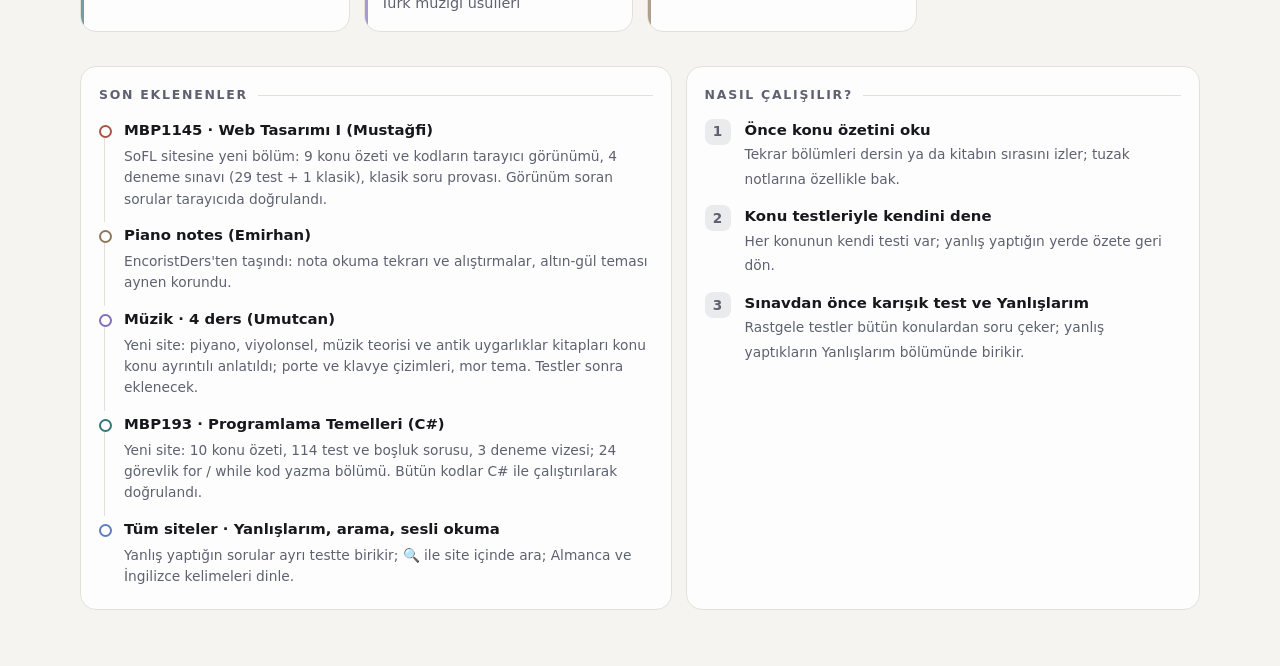
==== commit 9ae4134e: "SoFL: MBP1145 Web Tasarımı I bölümü (9 konu, 4 deneme: 29 test + 1 klasik, klasik provası) Co-Author" ====
--- a/index.html
+++ b/index.html
@@ -321,7 +321,7 @@
   <p class="eyebrow">Emirhan Öz · DersForAll</p>
   <h1 class="ask">Ne çalışmak istiyorsun?</h1>
   <p class="lead">Arkadaşlar için hazırlanan yedi çalışma sitesi. Kartın üstüne gel, açılacak sitenin temasını gör; her alan kendi şifresiyle açılır.</p>
-  <ul class="stats"><li><b>7</b>çalışma sitesi</li><li><b>5</b>tarım dersi</li><li><b>4</b>müzik dersi</li><li><b>250</b>Python sorusu</li><li><b>114</b>C# sorusu</li><li><b>3452</b>Almanca kelime</li><li><b>63</b>gramer bölümü</li></ul>
+  <ul class="stats"><li><b>7</b>çalışma sitesi</li><li><b>5</b>tarım dersi</li><li><b>4</b>müzik dersi</li><li><b>250</b>Python sorusu</li><li><b>114</b>C# sorusu</li><li><b>211</b>HTML / CSS sorusu</li><li><b>3452</b>Almanca kelime</li><li><b>63</b>gramer bölümü</li></ul>
 
   <div class="grid">
     <a class="card enes" href="enesders/" aria-label="EnesDers vize çalışma sitesini aç">
@@ -348,7 +348,7 @@
         <div class="face front">
           <span class="tag">Bilgisayar Programcılığı</span>
           <h2>Vize Çalışma <small>(Yaşar Üniversitesi)</small></h2>
-          <p>Kelime, dilbilgisi, dinleme denemeleri. İçinde MBP1104 Python bölümü de var.</p>
+          <p>Kelime, dilbilgisi, dinleme denemeleri. İçinde MBP1104 Python ve MBP1145 Web Tasarımı I bölümleri de var.</p>
         </div>
         <div class="face back" aria-hidden="true">
           <span class="wm">Mustağfi</span>
@@ -477,6 +477,8 @@
         <a href="sofl1115/#/kelimeler">Kelimeler<span>→</span></a>
         <a href="sofl1115/python/#/ozet">Python hızlı özet<span>→</span></a>
         <a href="sofl1115/python/#/notlar">Python ders notları<span>→</span></a>
+        <a href="sofl1115/web/#tekrar">Web Tasarımı I özetleri<span>→</span></a>
+        <a href="sofl1115/web/#test/deneme1">Web Tasarımı I deneme 1<span>→</span></a>
       </div>
       <div class="ql" style="--c:#8fbf0a"><p class="ql-h"><i></i>Sudis<small>Sudiş</small></p>
         <a href="sudis/#goc">Göç tarihi<span>→</span></a>
@@ -509,12 +511,11 @@
     </div>
     <div class="duo">
       <div class="panel"><h2 class="sec">Son eklenenler</h2><ol class="tl">
+        <li style="--c:#e34c26"><b>MBP1145 · Web Tasarımı I (Mustağfi)</b><span>SoFL sitesine yeni bölüm: 9 konu özeti ve kodların tarayıcı görünümü, 4 deneme sınavı (29 test + 1 klasik), klasik soru provası. Görünüm soran sorular tarayıcıda doğrulandı.</span></li>
         <li style="--c:#b48a49"><b>Piano notes (Emirhan)</b><span>EncoristDers'ten taşındı: nota okuma tekrarı ve alıştırmalar, altın-gül teması aynen korundu.</span></li>
         <li style="--c:#9b7bff"><b>Müzik · 4 ders (Umutcan)</b><span>Yeni site: piyano, viyolonsel, müzik teorisi ve antik uygarlıklar kitapları konu konu ayrıntılı anlatıldı; porte ve klavye çizimleri, mor tema. Testler sonra eklenecek.</span></li>
         <li style="--c:#0f8a7e"><b>MBP193 · Programlama Temelleri (C#)</b><span>Yeni site: 10 konu özeti, 114 test ve boşluk sorusu, 3 deneme vizesi; 24 görevlik for / while kod yazma bölümü. Bütün kodlar C# ile çalıştırılarak doğrulandı.</span></li>
         <li style="--c:#5b95ff"><b>Tüm siteler · Yanlışlarım, arama, sesli okuma</b><span>Yanlış yaptığın sorular ayrı testte birikir; 🔍 ile site içinde ara; Almanca ve İngilizce kelimeleri dinle.</span></li>
-        <li style="--c:#8fbf0a"><b>Sudis · Almanca Kitap Özeti ve Sözlük</b><span>Gramer kitabının tüm konuları, 3452 kelimelik flashcard sözlük, yeni lime tema.</span></li>
-        <li style="--c:#b393e6"><b>Starter–Intermediate Python</b><span>10 konu özeti, konu başına 2 test ve 250 soruluk rastgele havuz.</span></li>
       </ol></div>
       <div class="panel"><h2 class="sec">Nasıl çalışılır?</h2><ol class="steps">
         <li><div><b>Önce konu özetini oku</b><span>Tekrar bölümleri dersin ya da kitabın sırasını izler; tuzak notlarına özellikle bak.</span></div></li>
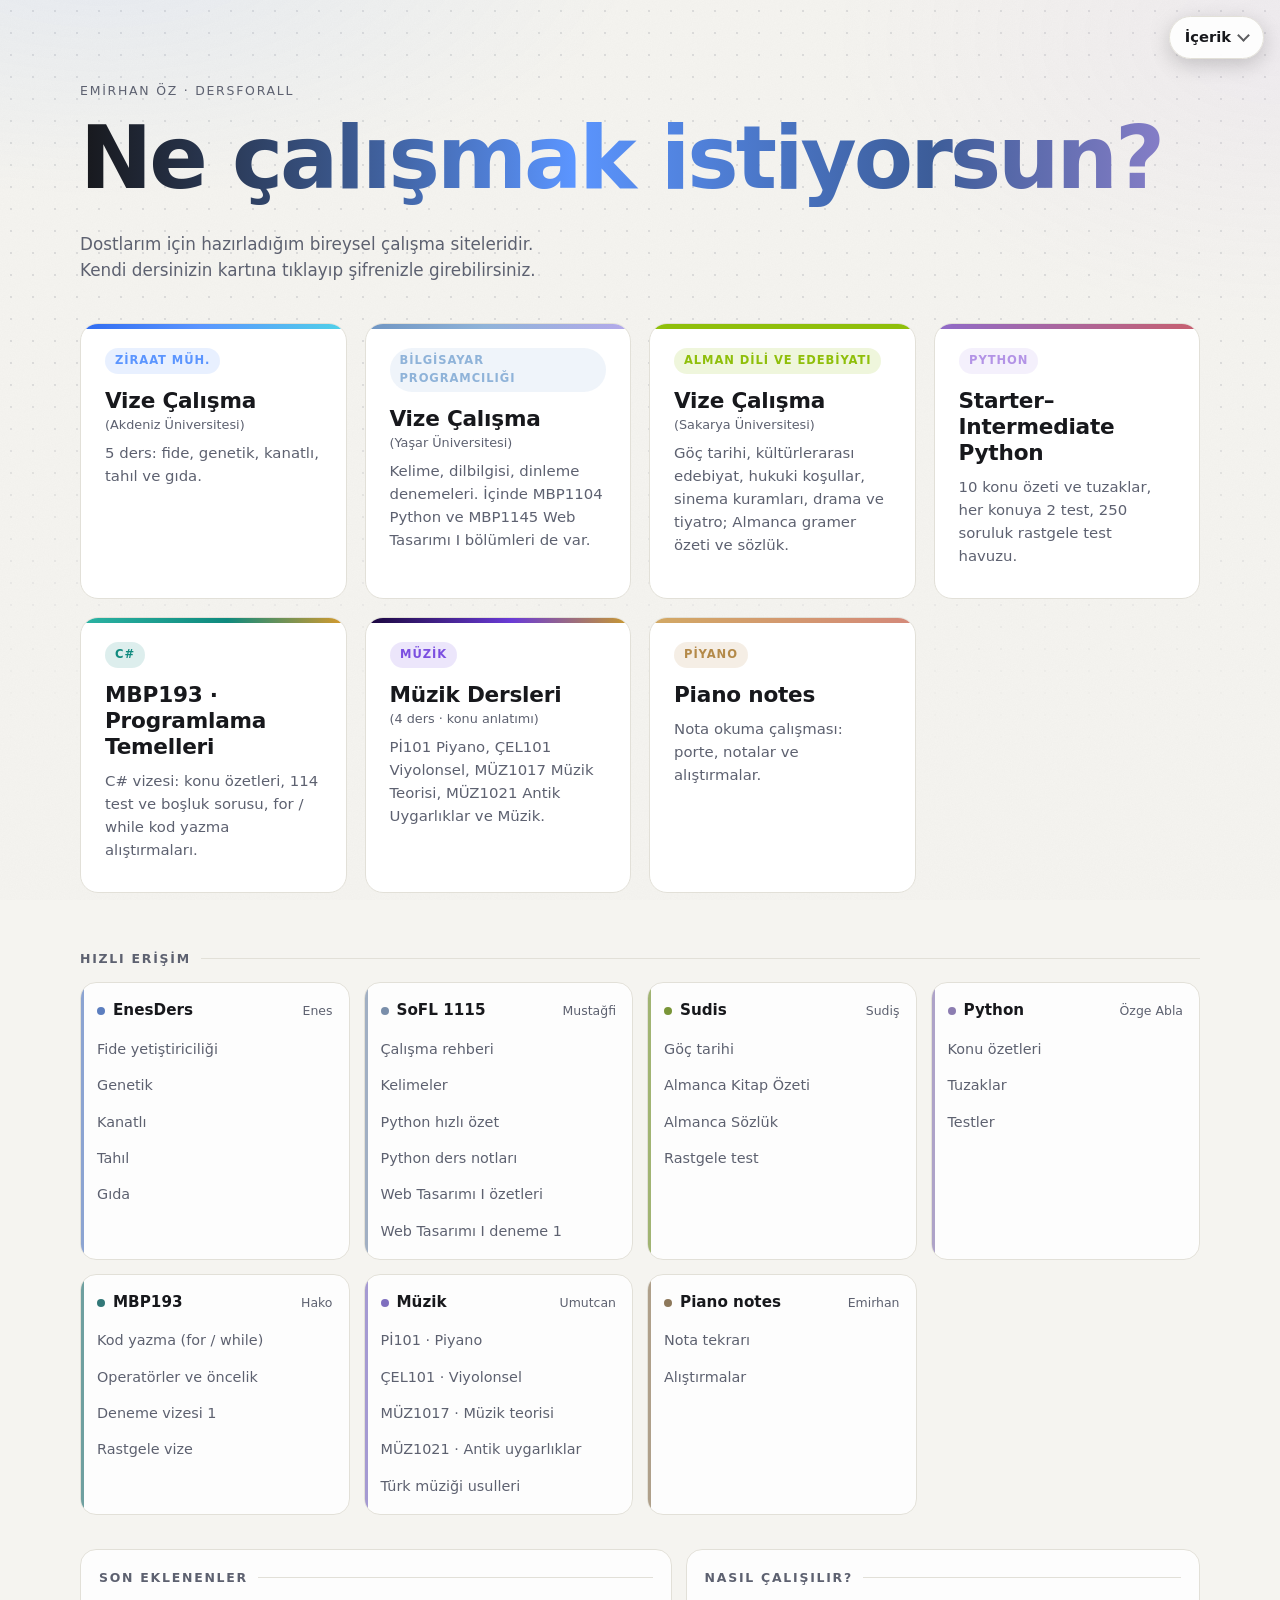
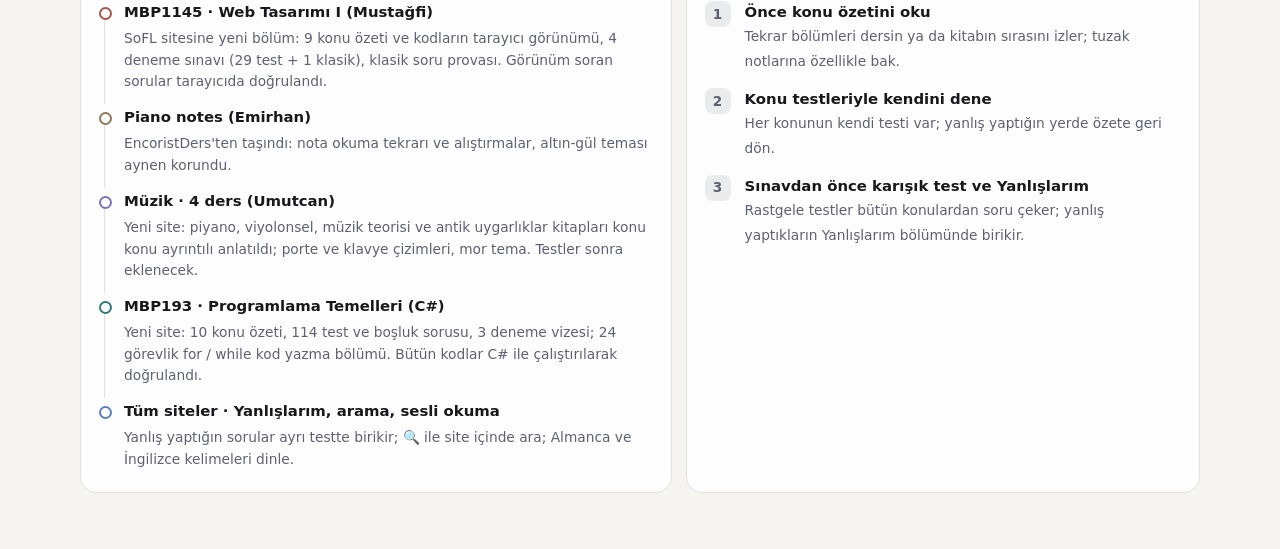
==== commit 2bd3deba: "DersForAll ana ekran: ç/ş kuyrukları düzeldi, yeni alt yazı, sayaçlar sağ üstteki İçerik paneline ta" ====
--- a/index.html
+++ b/index.html
@@ -241,11 +241,7 @@
       radial-gradient(50vw 45vh at 100% 4%, color-mix(in srgb, var(--c2) 8%, transparent), transparent 70%),
       radial-gradient(color-mix(in srgb, var(--mute) 16%, transparent) 1px, transparent 1.4px) 0 0/22px 22px;
     -webkit-mask-image:linear-gradient(180deg,#000 0,#000 40%,transparent 85%); mask-image:linear-gradient(180deg,#000 0,#000 40%,transparent 85%)}
-  .lead{margin-bottom:22px}
-  .stats{display:flex; flex-wrap:wrap; gap:8px; list-style:none; padding:0; margin:0 0 40px}
-  .stats li{display:inline-flex; align-items:baseline; gap:6px; padding:6px 13px; border-radius:99px; font-size:.86rem; color:var(--mute);
-    background:color-mix(in srgb, var(--panel) 70%, transparent); border:1px solid var(--line)}
-  .stats b{color:var(--ink); font-weight:700}
+  .lead{margin-bottom:40px}
   @media (max-width:640px){
     body::before{-webkit-mask-image:linear-gradient(180deg,#000 0,#000 55%,rgba(0,0,0,.35) 100%); mask-image:linear-gradient(180deg,#000 0,#000 55%,rgba(0,0,0,.35) 100%);
       background:
@@ -289,7 +285,7 @@
   footer a:hover{color:var(--ink)}
   footer{width:min(1120px,92vw); margin:0 auto; padding:22px 0 30px; border-top:1px solid var(--line); color:var(--mute); font-size:.85rem}
   /* ---------- "Ne çalışmak istiyorsun?" renk dalgası ---------- */
-  .ask{font-size:clamp(2.6rem,7.2vw,5.4rem); line-height:1.02; letter-spacing:-.035em; margin:0 0 18px; font-weight:800; padding-bottom:.06em;
+  .ask{font-size:clamp(2.6rem,7.2vw,5.4rem); line-height:1.12; letter-spacing:-.035em; margin:0 0 10px; font-weight:800; padding:0 0 .16em;
     background:linear-gradient(90deg,var(--ink),var(--c1) 22%,color-mix(in srgb,var(--c1) 55%,var(--ink)) 38%,var(--c2) 55%,color-mix(in srgb,var(--c2) 50%,var(--ink)) 72%,var(--c1) 86%,var(--ink)) 0 0/200% 100% repeat-x;
     -webkit-background-clip:text; background-clip:text; color:transparent;
     animation:ask-wave 3.5s linear infinite}
@@ -299,6 +295,29 @@
   body::after{content:""; position:fixed; inset:0; z-index:-1; pointer-events:none; opacity:.05;
     background-image:url("data:image/svg+xml,%3Csvg xmlns='http://www.w3.org/2000/svg' width='180' height='180'%3E%3Cfilter id='n'%3E%3CfeTurbulence type='fractalNoise' baseFrequency='.85' numOctaves='3' stitchTiles='stitch'/%3E%3CfeColorMatrix values='0 0 0 0 .5 0 0 0 0 .5 0 0 0 0 .5 0 0 0 1 0'/%3E%3C/filter%3E%3Crect width='100%25' height='100%25' filter='url(%23n)'/%3E%3C/svg%3E")}
   @media (prefers-color-scheme: light){ body::after{opacity:.06} }
+  /* ---------- sağ üstte "İçerik" paneli ---------- */
+  .toc-pop{position:fixed; top:16px; right:16px; z-index:60}
+  .toc-pop > summary{list-style:none; cursor:pointer; display:inline-flex; align-items:center; gap:8px; padding:9px 15px; border-radius:99px;
+    font-weight:700; font-size:.92rem; color:var(--ink); background:color-mix(in srgb, var(--panel) 88%, transparent); border:1px solid var(--line);
+    -webkit-backdrop-filter:blur(8px); backdrop-filter:blur(8px); box-shadow:0 6px 20px rgba(0,0,0,.18); user-select:none}
+  .toc-pop > summary::-webkit-details-marker{display:none}
+  .toc-pop > summary::after{content:""; width:7px; height:7px; border-right:2px solid currentColor; border-bottom:2px solid currentColor; transform:translateY(-2px) rotate(45deg); transition:transform .2s; opacity:.7}
+  .toc-pop[open] > summary::after{transform:translateY(2px) rotate(-135deg)}
+  .toc-pop > summary:hover{border-color:color-mix(in srgb, var(--c1) 55%, var(--line))}
+  .toc-pop > summary:focus-visible{outline:2px solid var(--c1); outline-offset:2px}
+  .toc-box{position:absolute; right:0; top:calc(100% + 8px); width:min(380px, calc(100vw - 32px)); max-height:min(72vh, 620px); overflow:auto;
+    background:var(--panel); border:1px solid var(--line); border-radius:18px; padding:8px; box-shadow:0 22px 50px rgba(0,0,0,.35)}
+  .toc-box h3{margin:6px 10px 6px; font-size:.72rem; letter-spacing:.14em; text-transform:uppercase; color:var(--mute); font-weight:700}
+  .toc-site{display:block; padding:11px 12px 12px; border-radius:12px; color:var(--ink); text-decoration:none}
+  .toc-site + .toc-site{border-top:1px solid var(--line); border-radius:0 0 12px 12px}
+  .toc-site:hover{background:color-mix(in srgb, var(--c) 10%, transparent)}
+  .toc-site b{display:flex; align-items:center; gap:8px; font-size:.95rem}
+  .toc-site b::before{content:""; width:9px; height:9px; border-radius:50%; background:var(--c); flex:none}
+  .toc-site b em{font-style:normal; font-weight:500; color:var(--mute); font-size:.82rem; margin-left:auto}
+  .toc-site ul{margin:6px 0 0 17px; padding:0; list-style:none; color:var(--mute); font-size:.85rem; line-height:1.5}
+  .toc-site li b{display:inline; color:var(--ink); font-size:inherit}
+  .toc-site li b::before{content:none}
+  @media (max-width:640px){ .toc-pop{top:10px; right:10px} .toc-pop > summary{padding:8px 13px} }
 </style>
 <style id="vt-slide">
 @view-transition{navigation:auto}
@@ -317,11 +336,38 @@
 </script>
 </head>
 <body>
+<details class="toc-pop" id="tocPop">
+  <summary>İçerik</summary>
+  <div class="toc-box">
+    <h3>Hangi sitede ne var?</h3>
+    <a class="toc-site" style="--c:#5b95ff" href="enesders/"><b>EnesDers<em>Enes</em></b><ul>
+      <li><b>5</b> tarım dersi: fide, genetik, kanatlı, tahıl ve gıda</li><li>Konu özetleri ve testler</li></ul></a>
+    <a class="toc-site" style="--c:#8fb3d9" href="sofl1115/"><b>SoFL 1115<em>Mustağfi</em></b><ul>
+      <li>İngilizce A1: kelime, dilbilgisi, dinleme denemeleri</li><li>MBP1104 Python bölümü</li>
+      <li>MBP1145 Web Tasarımı I: <b>211</b> HTML / CSS sorusu, 4 deneme sınavı</li></ul></a>
+    <a class="toc-site" style="--c:#8fbf0a" href="sudis/"><b>Sudis<em>Sudiş</em></b><ul>
+      <li>Göç tarihi, kültürlerarası edebiyat, hukuki koşullar, sinema, drama ve tiyatro</li>
+      <li>Almanca sözlük: <b>3452</b> kelime</li><li>Almanca gramer özeti: <b>63</b> bölüm</li></ul></a>
+    <a class="toc-site" style="--c:#b393e6" href="starter-python/"><b>Starter–Intermediate Python<em>Özge Abla</em></b><ul>
+      <li><b>10</b> konu özeti ve tuzaklar</li><li><b>250</b> Python sorusu, her konuya 2 test</li></ul></a>
+    <a class="toc-site" style="--c:#0f8a7e" href="mbp193/"><b>MBP193 · Programlama Temelleri<em>Hako</em></b><ul>
+      <li><b>114</b> C# test ve boşluk sorusu</li><li>for / while kod yazma alıştırmaları</li></ul></a>
+    <a class="toc-site" style="--c:#7b4fe0" href="muzik/"><b>Müzik Dersleri<em>Umutcan</em></b><ul>
+      <li><b>4</b> ders: Pİ101 Piyano, ÇEL101 Viyolonsel, MÜZ1017 Teori, MÜZ1021 Antik Uygarlıklar</li><li>Ayrıntılı konu anlatımı</li></ul></a>
+    <a class="toc-site" style="--c:#b48a49" href="piano/"><b>Piano notes<em>Emirhan</em></b><ul>
+      <li>Nota okuma: porte, notalar ve alıştırmalar</li></ul></a>
+  </div>
+</details>
+<script>
+(function(){var d=document.getElementById('tocPop');
+document.addEventListener('click',function(e){if(d.open&&!d.contains(e.target))d.open=false});
+document.addEventListener('keydown',function(e){if(e.key==='Escape'&&d.open){d.open=false;d.querySelector('summary').focus()}});
+d.querySelector('.toc-box').addEventListener('click',function(e){if(e.target.closest('a'))d.open=false});})();
+</script>
 <main>
   <p class="eyebrow">Emirhan Öz · DersForAll</p>
   <h1 class="ask">Ne çalışmak istiyorsun?</h1>
-  <p class="lead">Arkadaşlar için hazırlanan yedi çalışma sitesi. Kartın üstüne gel, açılacak sitenin temasını gör; her alan kendi şifresiyle açılır.</p>
-  <ul class="stats"><li><b>7</b>çalışma sitesi</li><li><b>5</b>tarım dersi</li><li><b>4</b>müzik dersi</li><li><b>250</b>Python sorusu</li><li><b>114</b>C# sorusu</li><li><b>211</b>HTML / CSS sorusu</li><li><b>3452</b>Almanca kelime</li><li><b>63</b>gramer bölümü</li></ul>
+  <p class="lead">Dostlarım için hazırladığım bireysel çalışma siteleridir. Kendi dersinizin kartına tıklayıp şifrenizle girebilirsiniz.</p>
 
   <div class="grid">
     <a class="card enes" href="enesders/" aria-label="EnesDers vize çalışma sitesini aç">
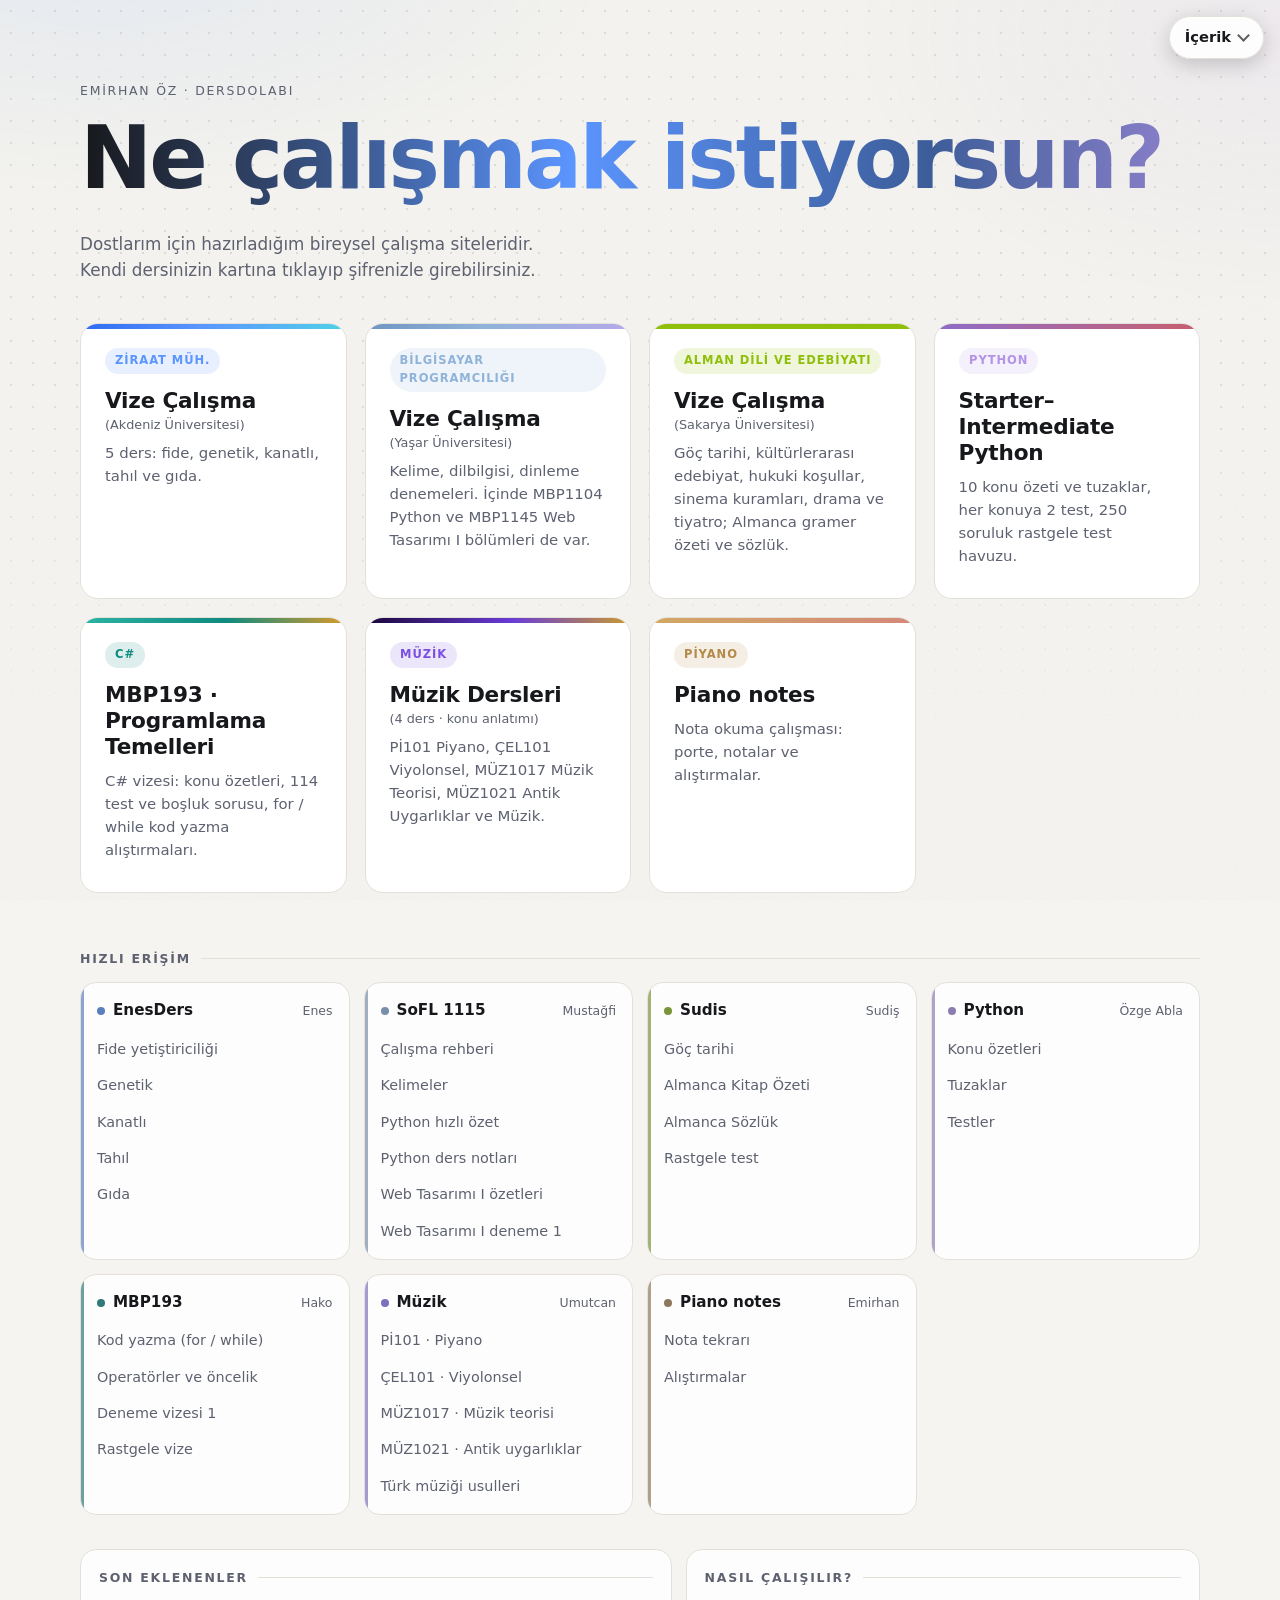
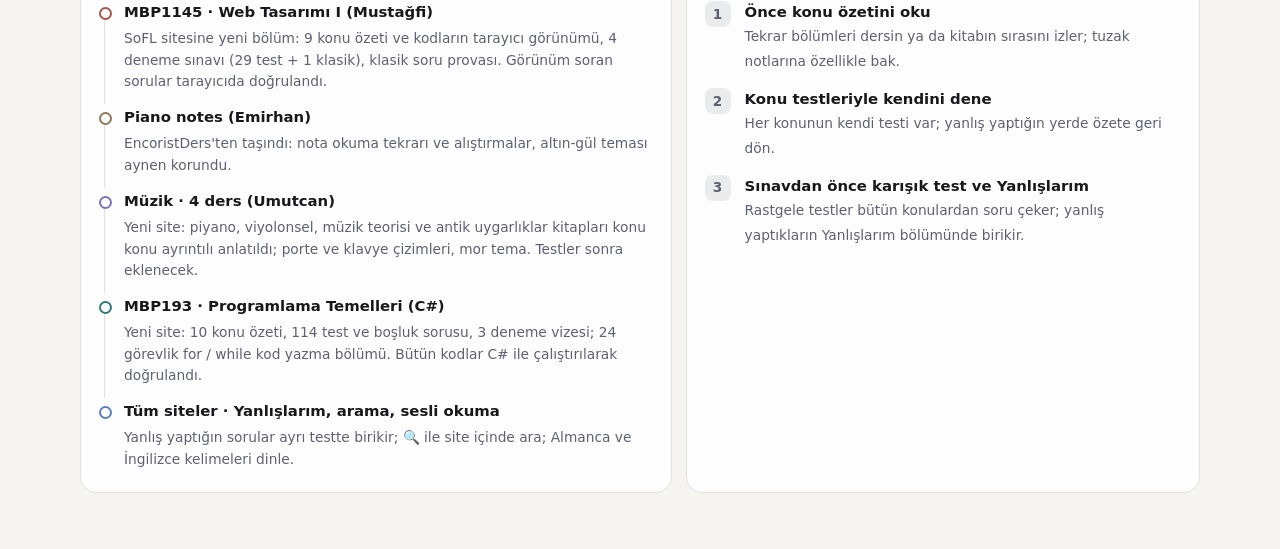
==== commit 74b955e4: "Site adı DersDolabı oldu Co-Authored-By: Claude Opus 5.5 <noreply@anthropic.com> Claude-Session: htt" ====
--- a/index.html
+++ b/index.html
@@ -3,7 +3,7 @@
 <head>
 <meta charset="utf-8">
 <meta name="viewport" content="width=device-width, initial-scale=1">
-<title>DersForAll · Çalışma siteleri</title>
+<title>DersDolabı · Çalışma siteleri</title>
 <meta name="description" content="EnesDers, SoFL 1115 İngilizce ve Python, Sudis, Starter–Intermediate Python ve MBP193 Programlama Temelleri (C#), müzik dersleri ve Piano notes çalışma siteleri tek yerde.">
 <link rel="preconnect" href="https://fonts.googleapis.com">
 <link rel="preconnect" href="https://fonts.gstatic.com" crossorigin>
@@ -365,7 +365,7 @@
 d.querySelector('.toc-box').addEventListener('click',function(e){if(e.target.closest('a'))d.open=false});})();
 </script>
 <main>
-  <p class="eyebrow">Emirhan Öz · DersForAll</p>
+  <p class="eyebrow">Emirhan Öz · DersDolabı</p>
   <h1 class="ask">Ne çalışmak istiyorsun?</h1>
   <p class="lead">Dostlarım için hazırladığım bireysel çalışma siteleridir. Kendi dersinizin kartına tıklayıp şifrenizle girebilirsiniz.</p>
 
